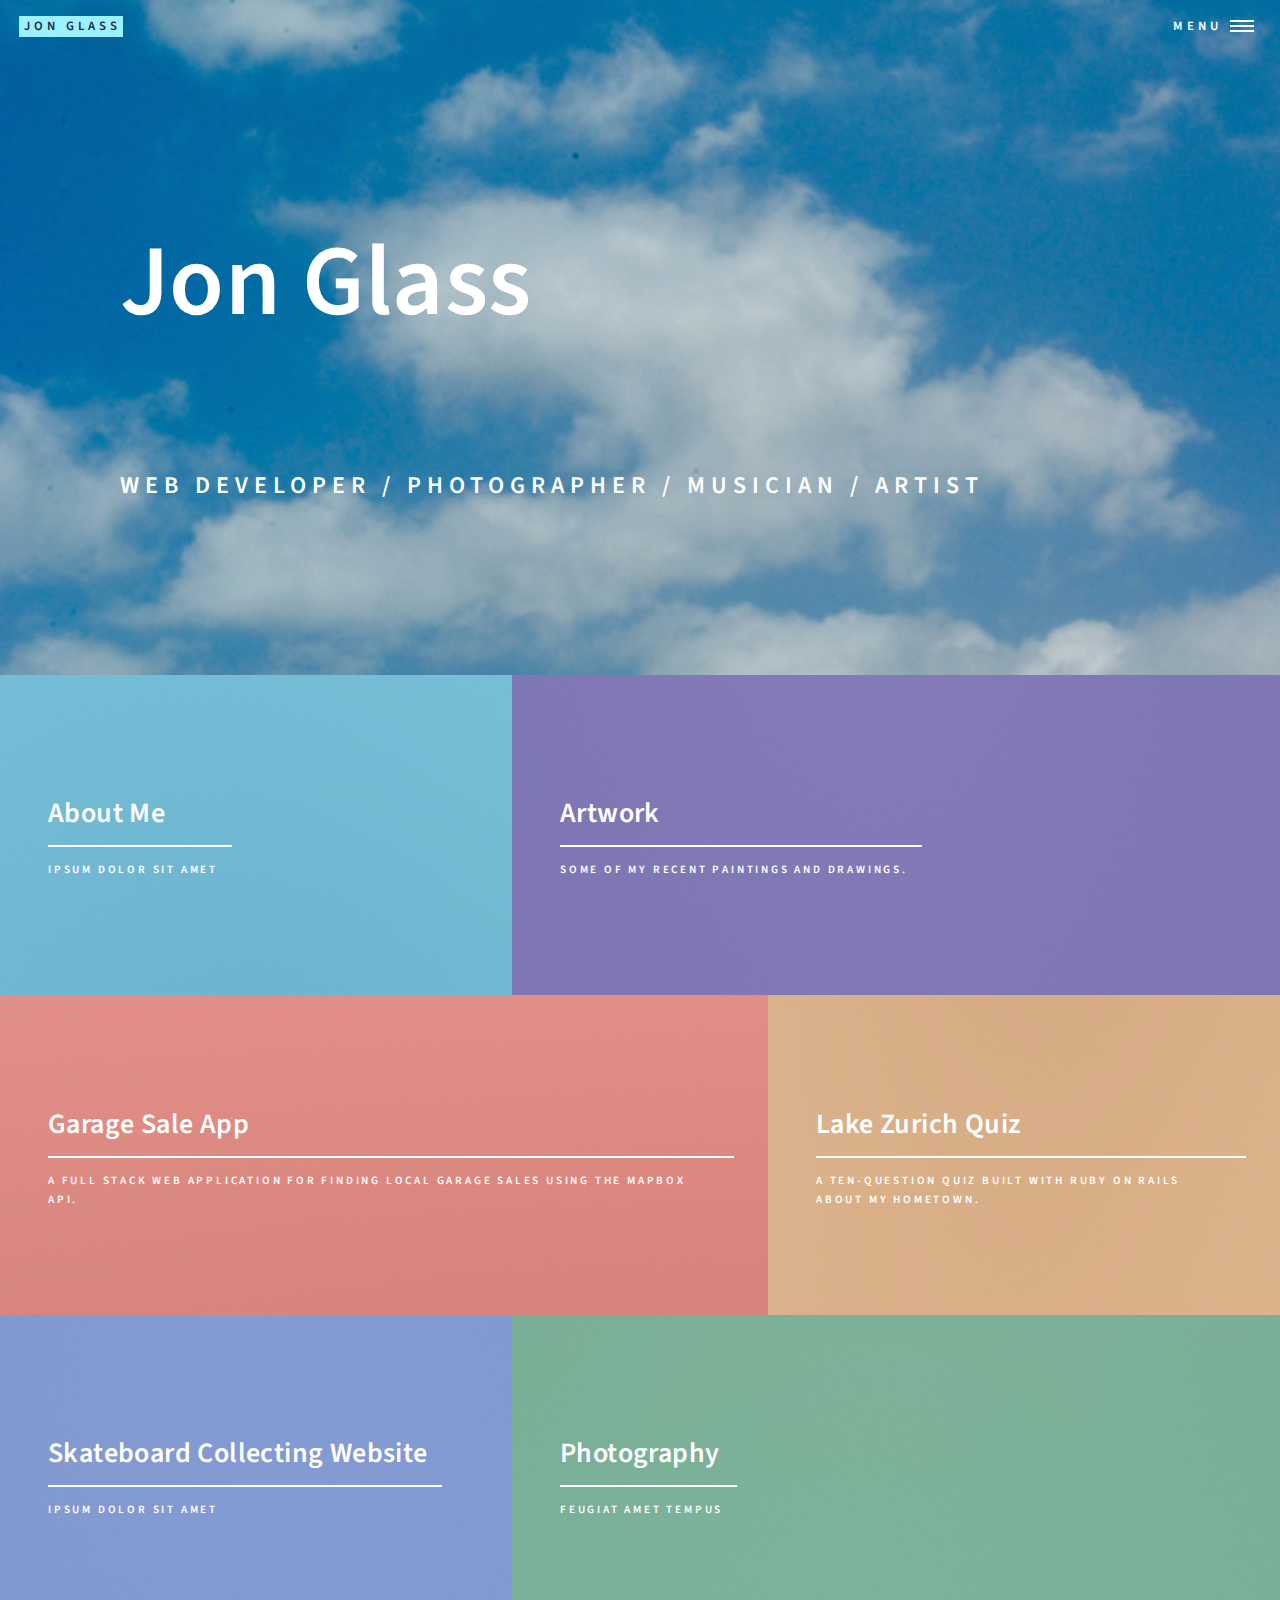
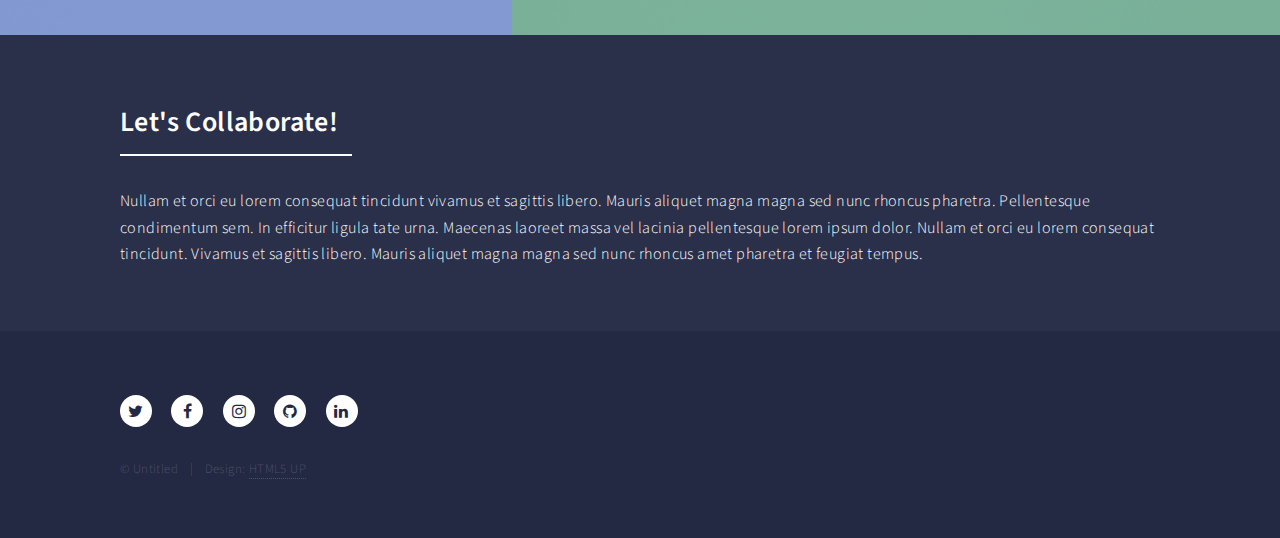
==== index.html @ 32032daa "initial commit" ====
<!DOCTYPE HTML>

<html>
	<head>
		<title>Jon Glass</title>
		<meta charset="utf-8" />
		<meta name="viewport" content="width=device-width, initial-scale=1, user-scalable=no" />
		<link rel="stylesheet" href="assets/css/main.css" />

		<noscript><link rel="stylesheet" href="assets/css/noscript.css" /></noscript>
	</head>
	<body class="is-preload">

		<!-- Wrapper -->
			<div id="wrapper">

				<!-- Header -->
					<header id="header" class="alt">
						<a href="index.html" class="logo"><strong>Jon Glass</strong> 

						<nav>
							<a href="#menu">Menu</a>
						</nav>
					</header>

				<!-- Menu -->
					<nav id="menu">
						<ul class="links">
							<li><a href="index.html">Home</a></li>
							<li><a href="landing.html">Web Development</a></li>
							<li><a href="generic.html">Photography</a></li>
							<!-- <li><a href="elements.html">Elements</a></li> -->
						</ul>
		<!-- 				<ul class="actions stacked">
							<li><a href="#" class="button primary fit">Get Started</a></li>
							<li><a href="#" class="button fit">Log In</a></li>
						</ul> -->
					</nav>

				<!-- Banner -->
					<section id="banner" class="major">
						<div class="inner">
							<!-- <header class="major"> -->
								<h1>Jon Glass</h1>
							<!-- </header> -->
							<div class="content">
								<p>Web Developer / Photographer / Musician / Artist</p>
							<!-- 	<ul class="actions">
									<li><a href="#one" class="button next scrolly">Get Started</a></li>
								</ul> -->
							</div>
						</div>
					</section>

				<!-- Main -->
					<div id="main">

						<!-- One -->
							<section id="one" class="tiles">

								<article>
									<span class="image">
										<img src="images/pic01.jpg" alt="" />
									</span>
									<header class="major">
										<h3><a href="landing.html" class="link">About Me</a></h3>
										<p>Ipsum dolor sit amet</p>
									</header>
								</article>

								<article>
									<span class="image">
										<img src="images/pic02.jpg" alt="" />
									</span>
									<header class="major">
										<h3><a href="landing.html" class="link">Artwork</a></h3>
										<p>Some of my recent paintings and drawings.</p>
									</header>
								</article>
								<article>
									<span class="image">
										<img src="images/pic03.jpg" alt="" />
									</span>
									<header class="major">
										<h3><a href="landing.html" class="link">Garage Sale App</a></h3>
										<p>A full stack web application for finding local garage sales using the mapbox API.</p>
									</header>
								</article>
								<article>
									<span class="image">
										<img src="images/pic04.jpg" alt="" />
									</span>
									<header class="major">
										<h3><a href="landing.html" class="link">Lake Zurich Quiz</a></h3>
										<p>A ten-question quiz built with Ruby on Rails about my hometown.</p>
									</header>
								</article>
								<article>
									<span class="image">
										<img src="images/pic05.jpg" alt="" />
									</span>
									<header class="major">
										<h3><a href="landing.html" class="link">Skateboard Collecting Website</a></h3>
										<p>Ipsum dolor sit amet</p>
									</header>
								</article>
								<article>
									<span class="image">
										<img src="images/pic06.jpg" alt="" />
									</span>
									<header class="major">
										<h3><a href="landing.html" class="link">Photography</a></h3>
										<p>Feugiat amet tempus</p>
									</header>
								</article>
							</section>

						<!-- Two -->
							<section id="two">
								<div class="inner">
									<header class="major">
										<h2>Let's Collaborate!</h2>
									</header>
									<p>Nullam et orci eu lorem consequat tincidunt vivamus et sagittis libero. Mauris aliquet magna magna sed nunc rhoncus pharetra. Pellentesque condimentum sem. In efficitur ligula tate urna. Maecenas laoreet massa vel lacinia pellentesque lorem ipsum dolor. Nullam et orci eu lorem consequat tincidunt. Vivamus et sagittis libero. Mauris aliquet magna magna sed nunc rhoncus amet pharetra et feugiat tempus.</p>
						<!-- 			<ul class="actions">
										<li><a href="landing.html" class="button next">Get Started</a></li>
									</ul> -->
								</div>
							</section>

					</div>

				<!-- Contact -->
					<!-- <section id="contact">
						<div class="inner">
							<section>
								<form method="post" action="#">
									<div class="fields">
										<div class="field half">
											<label for="name">Name</label>
											<input type="text" name="name" id="name" />
										</div>
										<div class="field half">
											<label for="email">Email</label>
											<input type="text" name="email" id="email" />
										</div>
										<div class="field">
											<label for="message">Message</label>
											<textarea name="message" id="message" rows="6"></textarea>
										</div>
									</div>
									<ul class="actions">
										<li><input type="submit" value="Send Message" class="primary" /></li>
										<li><input type="reset" value="Clear" /></li>
									</ul>
								</form>
							</section>
							<section class="split">
								<section>
									<div class="contact-method">
										<span class="icon alt fa-envelope"></span>
										<h3>Email</h3>
										<a href="#">information@untitled.tld</a>
									</div>
								</section>
								<section>
									<div class="contact-method">
										<span class="icon alt fa-phone"></span>
										<h3>Phone</h3>
										<span>(000) 000-0000 x12387</span>
									</div>
								</section>
								<section>
									<div class="contact-method">
										<span class="icon alt fa-home"></span>
										<h3>Address</h3>
										<span>1234 Somewhere Road #5432<br />
										Nashville, TN 00000<br />
										United States of America</span>
									</div>
								</section>
							</section>
						</div>
					</section> -->

				<!-- Footer -->
					<footer id="footer">
						<div class="inner">
							<ul class="icons">
								<li><a href="#" class="icon alt fa-twitter"><span class="label">Twitter</span></a></li>
								<li><a href="#" class="icon alt fa-facebook"><span class="label">Facebook</span></a></li>
								<li><a href="#" class="icon alt fa-instagram"><span class="label">Instagram</span></a></li>
								<li><a href="#" class="icon alt fa-github"><span class="label">GitHub</span></a></li>
								<li><a href="#" class="icon alt fa-linkedin"><span class="label">LinkedIn</span></a></li>
							</ul>
							<ul class="copyright">
								<li>&copy; Untitled</li><li>Design: <a href="https://html5up.net">HTML5 UP</a></li>
							</ul>
						</div>
					</footer>

			</div>

		<!-- Scripts -->
			<script src="assets/js/jquery.min.js"></script>
			<script src="assets/js/jquery.scrolly.min.js"></script>
			<script src="assets/js/jquery.scrollex.min.js"></script>
			<script src="assets/js/browser.min.js"></script>
			<script src="assets/js/breakpoints.min.js"></script>
			<script src="assets/js/util.js"></script>
			<script src="assets/js/main.js"></script>

	</body>
</html>
---- assets/css/main.css ----
@import url(font-awesome.min.css);
@import url("https://fonts.googleapis.com/css?family=Source+Sans+Pro:300,300italic,600,600italic");

/*
	Forty by HTML5 UP
	html5up.net | @ajlkn
	Free for personal and commercial use under the CCA 3.0 license (html5up.net/license)
*/

html, body, div, span, applet, object,
iframe, h1, h2, h3, h4, h5, h6, p, blockquote,
pre, a, abbr, acronym, address, big, cite,
code, del, dfn, em, img, ins, kbd, q, s, samp,
small, strike, strong, sub, sup, tt, var, b,
u, i, center, dl, dt, dd, ol, ul, li, fieldset,
form, label, legend, table, caption, tbody,
tfoot, thead, tr, th, td, article, aside,
canvas, details, embed, figure, figcaption,
footer, header, hgroup, menu, nav, output, ruby,
section, summary, time, mark, audio, video {
	margin: 0;
	padding: 0;
	border: 0;
	font-size: 100%;
	font: inherit;
	vertical-align: baseline;}

article, aside, details, figcaption, figure,
footer, header, hgroup, menu, nav, section {
	display: block;}

body {
	line-height: 1;
}

ol, ul {
	list-style: none;
}

blockquote, q {
	quotes: none;
}

	blockquote:before, blockquote:after, q:before, q:after {
		content: '';
		content: none;
	}

table {
	border-collapse: collapse;
	border-spacing: 0;
}

body {
	-webkit-text-size-adjust: none;
}

mark {
	background-color: transparent;
	color: inherit;
}

input::-moz-focus-inner {
	border: 0;
	padding: 0;
}

input, select, textarea {
	-moz-appearance: none;
	-webkit-appearance: none;
	-ms-appearance: none;
	appearance: none;
}

/* Basic */

	@-ms-viewport {
		width: device-width;
	}

	body {
		-ms-overflow-style: scrollbar;
	}

	@media screen and (max-width: 480px) {

		html, body {
			min-width: 320px;
		}

	}

	html {
		box-sizing: border-box;
	}

	*, *:before, *:after {
		box-sizing: inherit;
	}

	body {
		background: #242943;
	}

		body.is-preload *, body.is-preload *:before, body.is-preload *:after {
			-moz-animation: none !important;
			-webkit-animation: none !important;
			-ms-animation: none !important;
			animation: none !important;
			-moz-transition: none !important;
			-webkit-transition: none !important;
			-ms-transition: none !important;
			transition: none !important;
		}

/* Type */

	body, input, select, textarea {
		color: #ffffff;
		font-family: "Source Sans Pro", Helvetica, sans-serif;
		font-size: 17pt;
		font-weight: 300;
		letter-spacing: 0.025em;
		line-height: 1.65;
	}

		@media screen and (max-width: 1680px) {

			body, input, select, textarea {
				font-size: 14pt;
			}

		}

		@media screen and (max-width: 1280px) {

			body, input, select, textarea {
				font-size: 12pt;
			}

		}

		@media screen and (max-width: 360px) {

			body, input, select, textarea {
				font-size: 11pt;
			}

		}

	a {
		-moz-transition: color 0.2s ease-in-out, border-bottom-color 0.2s ease-in-out;
		-webkit-transition: color 0.2s ease-in-out, border-bottom-color 0.2s ease-in-out;
		-ms-transition: color 0.2s ease-in-out, border-bottom-color 0.2s ease-in-out;
		transition: color 0.2s ease-in-out, border-bottom-color 0.2s ease-in-out;
		border-bottom: dotted 1px;
		color: inherit;
		text-decoration: none;
	}

		a:hover {
			border-bottom-color: transparent;
			color: #9bf1ff !important;
		}

		a:active {
			color: #53e3fb !important;
		}

	strong, b {
		color: #ffffff;
		font-weight: 600;
	}

	em, i {
		font-style: italic;
	}

	p {
		margin: 0 0 2em 0;
	}

	h1, h2, h3, h4, h5, h6 {
		color: #ffffff;
		font-weight: 600;
		line-height: 1.65;
		margin: 0 0 1em 0;
	}

		h1 a, h2 a, h3 a, h4 a, h5 a, h6 a {
			color: inherit;
			border-bottom: 0;
		}

	h1 {
		font-size: 2.5em;
	}

	h2 {
		font-size: 1.75em;
	}

	h3 {
		font-size: 1.35em;
	}

	h4 {
		font-size: 1.1em;
	}

	h5 {
		font-size: 0.9em;
	}

	h6 {
		font-size: 0.7em;
	}

	@media screen and (max-width: 736px) {

		h1 {
			font-size: 2em;
		}

		h2 {
			font-size: 1.5em;
		}

		h3 {
			font-size: 1.25em;
		}

	}

	sub {
		font-size: 0.8em;
		position: relative;
		top: 0.5em;
	}

	sup {
		font-size: 0.8em;
		position: relative;
		top: -0.5em;
	}

	blockquote {
		border-left: solid 4px rgba(212, 212, 255, 0.1);
		font-style: italic;
		margin: 0 0 2em 0;
		padding: 0.5em 0 0.5em 2em;
	}

	code {
		background: rgba(212, 212, 255, 0.035);
		font-family: "Courier New", monospace;
		font-size: 0.9em;
		margin: 0 0.25em;
		padding: 0.25em 0.65em;
	}

	pre {
		-webkit-overflow-scrolling: touch;
		font-family: "Courier New", monospace;
		font-size: 0.9em;
		margin: 0 0 2em 0;
	}

		pre code {
			display: block;
			line-height: 1.75;
			padding: 1em 1.5em;
			overflow-x: auto;
		}

	hr {
		border: 0;
		border-bottom: solid 1px rgba(212, 212, 255, 0.1);
		margin: 2em 0;
	}

		hr.major {
			margin: 3em 0;
		}

	.align-left {
		text-align: left;
	}

	.align-center {
		text-align: center;
	}

	.align-right {
		text-align: right;
	}

/* Row */

	.row {
		display: flex;
		flex-wrap: wrap;
		box-sizing: border-box;
		align-items: stretch;
	}

		.row > * {
			box-sizing: border-box;
		}

		.row.gtr-uniform > * > :last-child {
			margin-bottom: 0;
		}

		.row.aln-left {
			justify-content: flex-start;
		}

		.row.aln-center {
			justify-content: center;
		}

		.row.aln-right {
			justify-content: flex-end;
		}

		.row.aln-top {
			align-items: flex-start;
		}

		.row.aln-middle {
			align-items: center;
		}

		.row.aln-bottom {
			align-items: flex-end;
		}

		.row > .imp {
			order: -1;
		}

		.row > .col-1 {
			width: 8.3333333333%;
		}

		.row > .off-1 {
			margin-left: 8.3333333333%;
		}

		.row > .col-2 {
			width: 16.6666666667%;
		}

		.row > .off-2 {
			margin-left: 16.6666666667%;
		}

		.row > .col-3 {
			width: 25%;
		}

		.row > .off-3 {
			margin-left: 25%;
		}

		.row > .col-4 {
			width: 33.3333333333%;
		}

		.row > .off-4 {
			margin-left: 33.3333333333%;
		}

		.row > .col-5 {
			width: 41.6666666667%;
		}

		.row > .off-5 {
			margin-left: 41.6666666667%;
		}

		.row > .col-6 {
			width: 50%;
		}

		.row > .off-6 {
			margin-left: 50%;
		}

		.row > .col-7 {
			width: 58.3333333333%;
		}

		.row > .off-7 {
			margin-left: 58.3333333333%;
		}

		.row > .col-8 {
			width: 66.6666666667%;
		}

		.row > .off-8 {
			margin-left: 66.6666666667%;
		}

		.row > .col-9 {
			width: 75%;
		}

		.row > .off-9 {
			margin-left: 75%;
		}

		.row > .col-10 {
			width: 83.3333333333%;
		}

		.row > .off-10 {
			margin-left: 83.3333333333%;
		}

		.row > .col-11 {
			width: 91.6666666667%;
		}

		.row > .off-11 {
			margin-left: 91.6666666667%;
		}

		.row > .col-12 {
			width: 100%;
		}

		.row > .off-12 {
			margin-left: 100%;
		}

		.row.gtr-0 {
			margin-top: 0;
			margin-left: 0em;
		}

			.row.gtr-0 > * {
				padding: 0 0 0 0em;
			}

			.row.gtr-0.gtr-uniform {
				margin-top: 0em;
			}

				.row.gtr-0.gtr-uniform > * {
					padding-top: 0em;
				}

		.row.gtr-25 {
			margin-top: 0;
			margin-left: -0.5em;
		}

			.row.gtr-25 > * {
				padding: 0 0 0 0.5em;
			}

			.row.gtr-25.gtr-uniform {
				margin-top: -0.5em;
			}

				.row.gtr-25.gtr-uniform > * {
					padding-top: 0.5em;
				}

		.row.gtr-50 {
			margin-top: 0;
			margin-left: -1em;
		}

			.row.gtr-50 > * {
				padding: 0 0 0 1em;
			}

			.row.gtr-50.gtr-uniform {
				margin-top: -1em;
			}

				.row.gtr-50.gtr-uniform > * {
					padding-top: 1em;
				}

		.row {
			margin-top: 0;
			margin-left: -2em;
		}

			.row > * {
				padding: 0 0 0 2em;
			}

			.row.gtr-uniform {
				margin-top: -2em;
			}

				.row.gtr-uniform > * {
					padding-top: 2em;
				}

		.row.gtr-150 {
			margin-top: 0;
			margin-left: -3em;
		}

			.row.gtr-150 > * {
				padding: 0 0 0 3em;
			}

			.row.gtr-150.gtr-uniform {
				margin-top: -3em;
			}

				.row.gtr-150.gtr-uniform > * {
					padding-top: 3em;
				}

		.row.gtr-200 {
			margin-top: 0;
			margin-left: -4em;
		}

			.row.gtr-200 > * {
				padding: 0 0 0 4em;
			}

			.row.gtr-200.gtr-uniform {
				margin-top: -4em;
			}

				.row.gtr-200.gtr-uniform > * {
					padding-top: 4em;
				}

		@media screen and (max-width: 1680px) {

			.row {
				display: flex;
				flex-wrap: wrap;
				box-sizing: border-box;
				align-items: stretch;
			}

				.row > * {
					box-sizing: border-box;
				}

				.row.gtr-uniform > * > :last-child {
					margin-bottom: 0;
				}

				.row.aln-left {
					justify-content: flex-start;
				}

				.row.aln-center {
					justify-content: center;
				}

				.row.aln-right {
					justify-content: flex-end;
				}

				.row.aln-top {
					align-items: flex-start;
				}

				.row.aln-middle {
					align-items: center;
				}

				.row.aln-bottom {
					align-items: flex-end;
				}

				.row > .imp-xlarge {
					order: -1;
				}

				.row > .col-1-xlarge {
					width: 8.3333333333%;
				}

				.row > .off-1-xlarge {
					margin-left: 8.3333333333%;
				}

				.row > .col-2-xlarge {
					width: 16.6666666667%;
				}

				.row > .off-2-xlarge {
					margin-left: 16.6666666667%;
				}

				.row > .col-3-xlarge {
					width: 25%;
				}

				.row > .off-3-xlarge {
					margin-left: 25%;
				}

				.row > .col-4-xlarge {
					width: 33.3333333333%;
				}

				.row > .off-4-xlarge {
					margin-left: 33.3333333333%;
				}

				.row > .col-5-xlarge {
					width: 41.6666666667%;
				}

				.row > .off-5-xlarge {
					margin-left: 41.6666666667%;
				}

				.row > .col-6-xlarge {
					width: 50%;
				}

				.row > .off-6-xlarge {
					margin-left: 50%;
				}

				.row > .col-7-xlarge {
					width: 58.3333333333%;
				}

				.row > .off-7-xlarge {
					margin-left: 58.3333333333%;
				}

				.row > .col-8-xlarge {
					width: 66.6666666667%;
				}

				.row > .off-8-xlarge {
					margin-left: 66.6666666667%;
				}

				.row > .col-9-xlarge {
					width: 75%;
				}

				.row > .off-9-xlarge {
					margin-left: 75%;
				}

				.row > .col-10-xlarge {
					width: 83.3333333333%;
				}

				.row > .off-10-xlarge {
					margin-left: 83.3333333333%;
				}

				.row > .col-11-xlarge {
					width: 91.6666666667%;
				}

				.row > .off-11-xlarge {
					margin-left: 91.6666666667%;
				}

				.row > .col-12-xlarge {
					width: 100%;
				}

				.row > .off-12-xlarge {
					margin-left: 100%;
				}

				.row.gtr-0 {
					margin-top: 0;
					margin-left: 0em;
				}

					.row.gtr-0 > * {
						padding: 0 0 0 0em;
					}

					.row.gtr-0.gtr-uniform {
						margin-top: 0em;
					}

						.row.gtr-0.gtr-uniform > * {
							padding-top: 0em;
						}

				.row.gtr-25 {
					margin-top: 0;
					margin-left: -0.5em;
				}

					.row.gtr-25 > * {
						padding: 0 0 0 0.5em;
					}

					.row.gtr-25.gtr-uniform {
						margin-top: -0.5em;
					}

						.row.gtr-25.gtr-uniform > * {
							padding-top: 0.5em;
						}

				.row.gtr-50 {
					margin-top: 0;
					margin-left: -1em;
				}

					.row.gtr-50 > * {
						padding: 0 0 0 1em;
					}

					.row.gtr-50.gtr-uniform {
						margin-top: -1em;
					}

						.row.gtr-50.gtr-uniform > * {
							padding-top: 1em;
						}

				.row {
					margin-top: 0;
					margin-left: -2em;
				}

					.row > * {
						padding: 0 0 0 2em;
					}

					.row.gtr-uniform {
						margin-top: -2em;
					}

						.row.gtr-uniform > * {
							padding-top: 2em;
						}

				.row.gtr-150 {
					margin-top: 0;
					margin-left: -3em;
				}

					.row.gtr-150 > * {
						padding: 0 0 0 3em;
					}

					.row.gtr-150.gtr-uniform {
						margin-top: -3em;
					}

						.row.gtr-150.gtr-uniform > * {
							padding-top: 3em;
						}

				.row.gtr-200 {
					margin-top: 0;
					margin-left: -4em;
				}

					.row.gtr-200 > * {
						padding: 0 0 0 4em;
					}

					.row.gtr-200.gtr-uniform {
						margin-top: -4em;
					}

						.row.gtr-200.gtr-uniform > * {
							padding-top: 4em;
						}

		}

		@media screen and (max-width: 1280px) {

			.row {
				display: flex;
				flex-wrap: wrap;
				box-sizing: border-box;
				align-items: stretch;
			}

				.row > * {
					box-sizing: border-box;
				}

				.row.gtr-uniform > * > :last-child {
					margin-bottom: 0;
				}

				.row.aln-left {
					justify-content: flex-start;
				}

				.row.aln-center {
					justify-content: center;
				}

				.row.aln-right {
					justify-content: flex-end;
				}

				.row.aln-top {
					align-items: flex-start;
				}

				.row.aln-middle {
					align-items: center;
				}

				.row.aln-bottom {
					align-items: flex-end;
				}

				.row > .imp-large {
					order: -1;
				}

				.row > .col-1-large {
					width: 8.3333333333%;
				}

				.row > .off-1-large {
					margin-left: 8.3333333333%;
				}

				.row > .col-2-large {
					width: 16.6666666667%;
				}

				.row > .off-2-large {
					margin-left: 16.6666666667%;
				}

				.row > .col-3-large {
					width: 25%;
				}

				.row > .off-3-large {
					margin-left: 25%;
				}

				.row > .col-4-large {
					width: 33.3333333333%;
				}

				.row > .off-4-large {
					margin-left: 33.3333333333%;
				}

				.row > .col-5-large {
					width: 41.6666666667%;
				}

				.row > .off-5-large {
					margin-left: 41.6666666667%;
				}

				.row > .col-6-large {
					width: 50%;
				}

				.row > .off-6-large {
					margin-left: 50%;
				}

				.row > .col-7-large {
					width: 58.3333333333%;
				}

				.row > .off-7-large {
					margin-left: 58.3333333333%;
				}

				.row > .col-8-large {
					width: 66.6666666667%;
				}

				.row > .off-8-large {
					margin-left: 66.6666666667%;
				}

				.row > .col-9-large {
					width: 75%;
				}

				.row > .off-9-large {
					margin-left: 75%;
				}

				.row > .col-10-large {
					width: 83.3333333333%;
				}

				.row > .off-10-large {
					margin-left: 83.3333333333%;
				}

				.row > .col-11-large {
					width: 91.6666666667%;
				}

				.row > .off-11-large {
					margin-left: 91.6666666667%;
				}

				.row > .col-12-large {
					width: 100%;
				}

				.row > .off-12-large {
					margin-left: 100%;
				}

				.row.gtr-0 {
					margin-top: 0;
					margin-left: 0em;
				}

					.row.gtr-0 > * {
						padding: 0 0 0 0em;
					}

					.row.gtr-0.gtr-uniform {
						margin-top: 0em;
					}

						.row.gtr-0.gtr-uniform > * {
							padding-top: 0em;
						}

				.row.gtr-25 {
					margin-top: 0;
					margin-left: -0.375em;
				}

					.row.gtr-25 > * {
						padding: 0 0 0 0.375em;
					}

					.row.gtr-25.gtr-uniform {
						margin-top: -0.375em;
					}

						.row.gtr-25.gtr-uniform > * {
							padding-top: 0.375em;
						}

				.row.gtr-50 {
					margin-top: 0;
					margin-left: -0.75em;
				}

					.row.gtr-50 > * {
						padding: 0 0 0 0.75em;
					}

					.row.gtr-50.gtr-uniform {
						margin-top: -0.75em;
					}

						.row.gtr-50.gtr-uniform > * {
							padding-top: 0.75em;
						}

				.row {
					margin-top: 0;
					margin-left: -1.5em;
				}

					.row > * {
						padding: 0 0 0 1.5em;
					}

					.row.gtr-uniform {
						margin-top: -1.5em;
					}

						.row.gtr-uniform > * {
							padding-top: 1.5em;
						}

				.row.gtr-150 {
					margin-top: 0;
					margin-left: -2.25em;
				}

					.row.gtr-150 > * {
						padding: 0 0 0 2.25em;
					}

					.row.gtr-150.gtr-uniform {
						margin-top: -2.25em;
					}

						.row.gtr-150.gtr-uniform > * {
							padding-top: 2.25em;
						}

				.row.gtr-200 {
					margin-top: 0;
					margin-left: -3em;
				}

					.row.gtr-200 > * {
						padding: 0 0 0 3em;
					}

					.row.gtr-200.gtr-uniform {
						margin-top: -3em;
					}

						.row.gtr-200.gtr-uniform > * {
							padding-top: 3em;
						}

		}

		@media screen and (max-width: 980px) {

			.row {
				display: flex;
				flex-wrap: wrap;
				box-sizing: border-box;
				align-items: stretch;
			}

				.row > * {
					box-sizing: border-box;
				}

				.row.gtr-uniform > * > :last-child {
					margin-bottom: 0;
				}

				.row.aln-left {
					justify-content: flex-start;
				}

				.row.aln-center {
					justify-content: center;
				}

				.row.aln-right {
					justify-content: flex-end;
				}

				.row.aln-top {
					align-items: flex-start;
				}

				.row.aln-middle {
					align-items: center;
				}

				.row.aln-bottom {
					align-items: flex-end;
				}

				.row > .imp-medium {
					order: -1;
				}

				.row > .col-1-medium {
					width: 8.3333333333%;
				}

				.row > .off-1-medium {
					margin-left: 8.3333333333%;
				}

				.row > .col-2-medium {
					width: 16.6666666667%;
				}

				.row > .off-2-medium {
					margin-left: 16.6666666667%;
				}

				.row > .col-3-medium {
					width: 25%;
				}

				.row > .off-3-medium {
					margin-left: 25%;
				}

				.row > .col-4-medium {
					width: 33.3333333333%;
				}

				.row > .off-4-medium {
					margin-left: 33.3333333333%;
				}

				.row > .col-5-medium {
					width: 41.6666666667%;
				}

				.row > .off-5-medium {
					margin-left: 41.6666666667%;
				}

				.row > .col-6-medium {
					width: 50%;
				}

				.row > .off-6-medium {
					margin-left: 50%;
				}

				.row > .col-7-medium {
					width: 58.3333333333%;
				}

				.row > .off-7-medium {
					margin-left: 58.3333333333%;
				}

				.row > .col-8-medium {
					width: 66.6666666667%;
				}

				.row > .off-8-medium {
					margin-left: 66.6666666667%;
				}

				.row > .col-9-medium {
					width: 75%;
				}

				.row > .off-9-medium {
					margin-left: 75%;
				}

				.row > .col-10-medium {
					width: 83.3333333333%;
				}

				.row > .off-10-medium {
					margin-left: 83.3333333333%;
				}

				.row > .col-11-medium {
					width: 91.6666666667%;
				}

				.row > .off-11-medium {
					margin-left: 91.6666666667%;
				}

				.row > .col-12-medium {
					width: 100%;
				}

				.row > .off-12-medium {
					margin-left: 100%;
				}

				.row.gtr-0 {
					margin-top: 0;
					margin-left: 0em;
				}

					.row.gtr-0 > * {
						padding: 0 0 0 0em;
					}

					.row.gtr-0.gtr-uniform {
						margin-top: 0em;
					}

						.row.gtr-0.gtr-uniform > * {
							padding-top: 0em;
						}

				.row.gtr-25 {
					margin-top: 0;
					margin-left: -0.375em;
				}

					.row.gtr-25 > * {
						padding: 0 0 0 0.375em;
					}

					.row.gtr-25.gtr-uniform {
						margin-top: -0.375em;
					}

						.row.gtr-25.gtr-uniform > * {
							padding-top: 0.375em;
						}

				.row.gtr-50 {
					margin-top: 0;
					margin-left: -0.75em;
				}

					.row.gtr-50 > * {
						padding: 0 0 0 0.75em;
					}

					.row.gtr-50.gtr-uniform {
						margin-top: -0.75em;
					}

						.row.gtr-50.gtr-uniform > * {
							padding-top: 0.75em;
						}

				.row {
					margin-top: 0;
					margin-left: -1.5em;
				}

					.row > * {
						padding: 0 0 0 1.5em;
					}

					.row.gtr-uniform {
						margin-top: -1.5em;
					}

						.row.gtr-uniform > * {
							padding-top: 1.5em;
						}

				.row.gtr-150 {
					margin-top: 0;
					margin-left: -2.25em;
				}

					.row.gtr-150 > * {
						padding: 0 0 0 2.25em;
					}

					.row.gtr-150.gtr-uniform {
						margin-top: -2.25em;
					}

						.row.gtr-150.gtr-uniform > * {
							padding-top: 2.25em;
						}

				.row.gtr-200 {
					margin-top: 0;
					margin-left: -3em;
				}

					.row.gtr-200 > * {
						padding: 0 0 0 3em;
					}

					.row.gtr-200.gtr-uniform {
						margin-top: -3em;
					}

						.row.gtr-200.gtr-uniform > * {
							padding-top: 3em;
						}

		}

		@media screen and (max-width: 736px) {

			.row {
				display: flex;
				flex-wrap: wrap;
				box-sizing: border-box;
				align-items: stretch;
			}

				.row > * {
					box-sizing: border-box;
				}

				.row.gtr-uniform > * > :last-child {
					margin-bottom: 0;
				}

				.row.aln-left {
					justify-content: flex-start;
				}

				.row.aln-center {
					justify-content: center;
				}

				.row.aln-right {
					justify-content: flex-end;
				}

				.row.aln-top {
					align-items: flex-start;
				}

				.row.aln-middle {
					align-items: center;
				}

				.row.aln-bottom {
					align-items: flex-end;
				}

				.row > .imp-small {
					order: -1;
				}

				.row > .col-1-small {
					width: 8.3333333333%;
				}

				.row > .off-1-small {
					margin-left: 8.3333333333%;
				}

				.row > .col-2-small {
					width: 16.6666666667%;
				}

				.row > .off-2-small {
					margin-left: 16.6666666667%;
				}

				.row > .col-3-small {
					width: 25%;
				}

				.row > .off-3-small {
					margin-left: 25%;
				}

				.row > .col-4-small {
					width: 33.3333333333%;
				}

				.row > .off-4-small {
					margin-left: 33.3333333333%;
				}

				.row > .col-5-small {
					width: 41.6666666667%;
				}

				.row > .off-5-small {
					margin-left: 41.6666666667%;
				}

				.row > .col-6-small {
					width: 50%;
				}

				.row > .off-6-small {
					margin-left: 50%;
				}

				.row > .col-7-small {
					width: 58.3333333333%;
				}

				.row > .off-7-small {
					margin-left: 58.3333333333%;
				}

				.row > .col-8-small {
					width: 66.6666666667%;
				}

				.row > .off-8-small {
					margin-left: 66.6666666667%;
				}

				.row > .col-9-small {
					width: 75%;
				}

				.row > .off-9-small {
					margin-left: 75%;
				}

				.row > .col-10-small {
					width: 83.3333333333%;
				}

				.row > .off-10-small {
					margin-left: 83.3333333333%;
				}

				.row > .col-11-small {
					width: 91.6666666667%;
				}

				.row > .off-11-small {
					margin-left: 91.6666666667%;
				}

				.row > .col-12-small {
					width: 100%;
				}

				.row > .off-12-small {
					margin-left: 100%;
				}

				.row.gtr-0 {
					margin-top: 0;
					margin-left: 0em;
				}

					.row.gtr-0 > * {
						padding: 0 0 0 0em;
					}

					.row.gtr-0.gtr-uniform {
						margin-top: 0em;
					}

						.row.gtr-0.gtr-uniform > * {
							padding-top: 0em;
						}

				.row.gtr-25 {
					margin-top: 0;
					margin-left: -0.3125em;
				}

					.row.gtr-25 > * {
						padding: 0 0 0 0.3125em;
					}

					.row.gtr-25.gtr-uniform {
						margin-top: -0.3125em;
					}

						.row.gtr-25.gtr-uniform > * {
							padding-top: 0.3125em;
						}

				.row.gtr-50 {
					margin-top: 0;
					margin-left: -0.625em;
				}

					.row.gtr-50 > * {
						padding: 0 0 0 0.625em;
					}

					.row.gtr-50.gtr-uniform {
						margin-top: -0.625em;
					}

						.row.gtr-50.gtr-uniform > * {
							padding-top: 0.625em;
						}

				.row {
					margin-top: 0;
					margin-left: -1.25em;
				}

					.row > * {
						padding: 0 0 0 1.25em;
					}

					.row.gtr-uniform {
						margin-top: -1.25em;
					}

						.row.gtr-uniform > * {
							padding-top: 1.25em;
						}

				.row.gtr-150 {
					margin-top: 0;
					margin-left: -1.875em;
				}

					.row.gtr-150 > * {
						padding: 0 0 0 1.875em;
					}

					.row.gtr-150.gtr-uniform {
						margin-top: -1.875em;
					}

						.row.gtr-150.gtr-uniform > * {
							padding-top: 1.875em;
						}

				.row.gtr-200 {
					margin-top: 0;
					margin-left: -2.5em;
				}

					.row.gtr-200 > * {
						padding: 0 0 0 2.5em;
					}

					.row.gtr-200.gtr-uniform {
						margin-top: -2.5em;
					}

						.row.gtr-200.gtr-uniform > * {
							padding-top: 2.5em;
						}

		}

		@media screen and (max-width: 480px) {

			.row {
				display: flex;
				flex-wrap: wrap;
				box-sizing: border-box;
				align-items: stretch;
			}

				.row > * {
					box-sizing: border-box;
				}

				.row.gtr-uniform > * > :last-child {
					margin-bottom: 0;
				}

				.row.aln-left {
					justify-content: flex-start;
				}

				.row.aln-center {
					justify-content: center;
				}

				.row.aln-right {
					justify-content: flex-end;
				}

				.row.aln-top {
					align-items: flex-start;
				}

				.row.aln-middle {
					align-items: center;
				}

				.row.aln-bottom {
					align-items: flex-end;
				}

				.row > .imp-xsmall {
					order: -1;
				}

				.row > .col-1-xsmall {
					width: 8.3333333333%;
				}

				.row > .off-1-xsmall {
					margin-left: 8.3333333333%;
				}

				.row > .col-2-xsmall {
					width: 16.6666666667%;
				}

				.row > .off-2-xsmall {
					margin-left: 16.6666666667%;
				}

				.row > .col-3-xsmall {
					width: 25%;
				}

				.row > .off-3-xsmall {
					margin-left: 25%;
				}

				.row > .col-4-xsmall {
					width: 33.3333333333%;
				}

				.row > .off-4-xsmall {
					margin-left: 33.3333333333%;
				}

				.row > .col-5-xsmall {
					width: 41.6666666667%;
				}

				.row > .off-5-xsmall {
					margin-left: 41.6666666667%;
				}

				.row > .col-6-xsmall {
					width: 50%;
				}

				.row > .off-6-xsmall {
					margin-left: 50%;
				}

				.row > .col-7-xsmall {
					width: 58.3333333333%;
				}

				.row > .off-7-xsmall {
					margin-left: 58.3333333333%;
				}

				.row > .col-8-xsmall {
					width: 66.6666666667%;
				}

				.row > .off-8-xsmall {
					margin-left: 66.6666666667%;
				}

				.row > .col-9-xsmall {
					width: 75%;
				}

				.row > .off-9-xsmall {
					margin-left: 75%;
				}

				.row > .col-10-xsmall {
					width: 83.3333333333%;
				}

				.row > .off-10-xsmall {
					margin-left: 83.3333333333%;
				}

				.row > .col-11-xsmall {
					width: 91.6666666667%;
				}

				.row > .off-11-xsmall {
					margin-left: 91.6666666667%;
				}

				.row > .col-12-xsmall {
					width: 100%;
				}

				.row > .off-12-xsmall {
					margin-left: 100%;
				}

				.row.gtr-0 {
					margin-top: 0;
					margin-left: 0em;
				}

					.row.gtr-0 > * {
						padding: 0 0 0 0em;
					}

					.row.gtr-0.gtr-uniform {
						margin-top: 0em;
					}

						.row.gtr-0.gtr-uniform > * {
							padding-top: 0em;
						}

				.row.gtr-25 {
					margin-top: 0;
					margin-left: -0.3125em;
				}

					.row.gtr-25 > * {
						padding: 0 0 0 0.3125em;
					}

					.row.gtr-25.gtr-uniform {
						margin-top: -0.3125em;
					}

						.row.gtr-25.gtr-uniform > * {
							padding-top: 0.3125em;
						}

				.row.gtr-50 {
					margin-top: 0;
					margin-left: -0.625em;
				}

					.row.gtr-50 > * {
						padding: 0 0 0 0.625em;
					}

					.row.gtr-50.gtr-uniform {
						margin-top: -0.625em;
					}

						.row.gtr-50.gtr-uniform > * {
							padding-top: 0.625em;
						}

				.row {
					margin-top: 0;
					margin-left: -1.25em;
				}

					.row > * {
						padding: 0 0 0 1.25em;
					}

					.row.gtr-uniform {
						margin-top: -1.25em;
					}

						.row.gtr-uniform > * {
							padding-top: 1.25em;
						}

				.row.gtr-150 {
					margin-top: 0;
					margin-left: -1.875em;
				}

					.row.gtr-150 > * {
						padding: 0 0 0 1.875em;
					}

					.row.gtr-150.gtr-uniform {
						margin-top: -1.875em;
					}

						.row.gtr-150.gtr-uniform > * {
							padding-top: 1.875em;
						}

				.row.gtr-200 {
					margin-top: 0;
					margin-left: -2.5em;
				}

					.row.gtr-200 > * {
						padding: 0 0 0 2.5em;
					}

					.row.gtr-200.gtr-uniform {
						margin-top: -2.5em;
					}

						.row.gtr-200.gtr-uniform > * {
							padding-top: 2.5em;
						}

		}

/* Section/Article */

	section.special, article.special {
		text-align: center;
	}

	header.major {
		width: -moz-max-content;
		width: -webkit-max-content;
		width: -ms-max-content;
		width: max-content;
		margin-bottom: 2em;
	}

		header.major > :first-child {
			margin-bottom: 0;
			width: calc(100% + 0.5em);
		}

			header.major > :first-child:after {
				content: '';
				background-color: #ffffff;
				display: block;
				height: 2px;
				margin: 0.325em 0 0.5em 0;
				width: 100%;
			}

		header.major > p {
			font-size: 0.7em;
			font-weight: 600;
			letter-spacing: 0.25em;
			margin-bottom: 0;
			text-transform: uppercase;
		}

		body.is-ie header.major > :first-child:after {
			max-width: 9em;
		}

		body.is-ie header.major > h1:after {
			max-width: 100% !important;
		}

	@media screen and (max-width: 736px) {

		header.major > p br {
			display: none;
		}

	}

/* Form */

	form {
		margin: 0 0 2em 0;
	}

		form > :last-child {
			margin-bottom: 0;
		}

		form > .fields {
			display: -moz-flex;
			display: -webkit-flex;
			display: -ms-flex;
			display: flex;
			-moz-flex-wrap: wrap;
			-webkit-flex-wrap: wrap;
			-ms-flex-wrap: wrap;
			flex-wrap: wrap;
			width: calc(100% + 3em);
			margin: -1.5em 0 2em -1.5em;
		}

			form > .fields > .field {
				-moz-flex-grow: 0;
				-webkit-flex-grow: 0;
				-ms-flex-grow: 0;
				flex-grow: 0;
				-moz-flex-shrink: 0;
				-webkit-flex-shrink: 0;
				-ms-flex-shrink: 0;
				flex-shrink: 0;
				padding: 1.5em 0 0 1.5em;
				width: calc(100% - 1.5em);
			}

				form > .fields > .field.half {
					width: calc(50% - 0.75em);
				}

				form > .fields > .field.third {
					width: calc(100%/3 - 0.5em);
				}

				form > .fields > .field.quarter {
					width: calc(25% - 0.375em);
				}

		@media screen and (max-width: 480px) {

			form > .fields {
				width: calc(100% + 3em);
				margin: -1.5em 0 2em -1.5em;
			}

				form > .fields > .field {
					padding: 1.5em 0 0 1.5em;
					width: calc(100% - 1.5em);
				}

					form > .fields > .field.half {
						width: calc(100% - 1.5em);
					}

					form > .fields > .field.third {
						width: calc(100% - 1.5em);
					}

					form > .fields > .field.quarter {
						width: calc(100% - 1.5em);
					}

		}

	label {
		color: #ffffff;
		display: block;
		font-size: 0.8em;
		font-weight: 600;
		letter-spacing: 0.25em;
		margin: 0 0 1em 0;
		text-transform: uppercase;
	}

	input[type="text"],
	input[type="password"],
	input[type="email"],
	input[type="tel"],
	input[type="search"],
	input[type="url"],
	select,
	textarea {
		-moz-appearance: none;
		-webkit-appearance: none;
		-ms-appearance: none;
		appearance: none;
		background: rgba(212, 212, 255, 0.035);
		border: none;
		border-radius: 0;
		color: inherit;
		display: block;
		outline: 0;
		padding: 0 1em;
		text-decoration: none;
		width: 100%;
	}

		input[type="text"]:invalid,
		input[type="password"]:invalid,
		input[type="email"]:invalid,
		input[type="tel"]:invalid,
		input[type="search"]:invalid,
		input[type="url"]:invalid,
		select:invalid,
		textarea:invalid {
			box-shadow: none;
		}

		input[type="text"]:focus,
		input[type="password"]:focus,
		input[type="email"]:focus,
		input[type="tel"]:focus,
		input[type="search"]:focus,
		input[type="url"]:focus,
		select:focus,
		textarea:focus {
			border-color: #9bf1ff;
			box-shadow: 0 0 0 2px #9bf1ff;
		}

	select {
		background-image: url("data:image/svg+xml;charset=utf8,%3Csvg xmlns='http://www.w3.org/2000/svg' width='40' height='40' preserveAspectRatio='none' viewBox='0 0 40 40'%3E%3Cpath d='M9.4,12.3l10.4,10.4l10.4-10.4c0.2-0.2,0.5-0.4,0.9-0.4c0.3,0,0.6,0.1,0.9,0.4l3.3,3.3c0.2,0.2,0.4,0.5,0.4,0.9 c0,0.4-0.1,0.6-0.4,0.9L20.7,31.9c-0.2,0.2-0.5,0.4-0.9,0.4c-0.3,0-0.6-0.1-0.9-0.4L4.3,17.3c-0.2-0.2-0.4-0.5-0.4-0.9 c0-0.4,0.1-0.6,0.4-0.9l3.3-3.3c0.2-0.2,0.5-0.4,0.9-0.4S9.1,12.1,9.4,12.3z' fill='rgba(212, 212, 255, 0.1)' /%3E%3C/svg%3E");
		background-size: 1.25rem;
		background-repeat: no-repeat;
		background-position: calc(100% - 1rem) center;
		height: 2.75em;
		padding-right: 2.75em;
		text-overflow: ellipsis;
	}

		select option {
			color: #ffffff;
			background: #242943;
		}

		select:focus::-ms-value {
			background-color: transparent;
		}

		select::-ms-expand {
			display: none;
		}

	input[type="text"],
	input[type="password"],
	input[type="email"],
	input[type="tel"],
	input[type="search"],
	input[type="url"],
	select {
		height: 2.75em;
	}

	textarea {
		padding: 0.75em 1em;
	}

	input[type="checkbox"],
	input[type="radio"] {
		-moz-appearance: none;
		-webkit-appearance: none;
		-ms-appearance: none;
		appearance: none;
		display: block;
		float: left;
		margin-right: -2em;
		opacity: 0;
		width: 1em;
		z-index: -1;
	}

		input[type="checkbox"] + label,
		input[type="radio"] + label {
			text-decoration: none;
			color: #ffffff;
			cursor: pointer;
			display: inline-block;
			font-weight: 300;
			padding-left: 2.65em;
			padding-right: 0.75em;
			position: relative;
		}

			input[type="checkbox"] + label:before,
			input[type="radio"] + label:before {
				-moz-osx-font-smoothing: grayscale;
				-webkit-font-smoothing: antialiased;
				font-family: FontAwesome;
				font-style: normal;
				font-weight: normal;
				text-transform: none !important;
			}

			input[type="checkbox"] + label:before,
			input[type="radio"] + label:before {
				background: rgba(212, 212, 255, 0.035);
				content: '';
				display: inline-block;
				height: 1.65em;
				left: 0;
				letter-spacing: 0;
				line-height: 1.58125em;
				position: absolute;
				text-align: center;
				top: 0;
				width: 1.65em;
			}

		input[type="checkbox"]:checked + label:before,
		input[type="radio"]:checked + label:before {
			background: #ffffff;
			border-color: #9bf1ff;
			content: '\f00c';
			color: #242943;
		}

		input[type="checkbox"]:focus + label:before,
		input[type="radio"]:focus + label:before {
			box-shadow: 0 0 0 2px #9bf1ff;
		}

	input[type="radio"] + label:before {
		border-radius: 100%;
	}

	::-webkit-input-placeholder {
		color: rgba(244, 244, 255, 0.2) !important;
		opacity: 1.0;
	}

	:-moz-placeholder {
		color: rgba(244, 244, 255, 0.2) !important;
		opacity: 1.0;
	}

	::-moz-placeholder {
		color: rgba(244, 244, 255, 0.2) !important;
		opacity: 1.0;
	}

	:-ms-input-placeholder {
		color: rgba(244, 244, 255, 0.2) !important;
		opacity: 1.0;
	}

/* Box */

	.box {
		border: solid 1px rgba(212, 212, 255, 0.1);
		margin-bottom: 2em;
		padding: 1.5em;
	}

		.box > :last-child,
		.box > :last-child > :last-child,
		.box > :last-child > :last-child > :last-child {
			margin-bottom: 0;
		}

		.box.alt {
			border: 0;
			border-radius: 0;
			padding: 0;
		}

/* Icon */

	.icon {
		text-decoration: none;
		border-bottom: none;
		position: relative;
	}

		.icon:before {
			-moz-osx-font-smoothing: grayscale;
			-webkit-font-smoothing: antialiased;
			font-family: FontAwesome;
			font-style: normal;
			font-weight: normal;
			text-transform: none !important;
		}

		.icon > .label {
			display: none;
		}

		.icon.alt:before {
			background-color: #ffffff;
			border-radius: 100%;
			color: #242943;
			display: inline-block;
			height: 2em;
			line-height: 2em;
			text-align: center;
			width: 2em;
		}

	a.icon.alt:before {
		-moz-transition: background-color 0.2s ease-in-out;
		-webkit-transition: background-color 0.2s ease-in-out;
		-ms-transition: background-color 0.2s ease-in-out;
		transition: background-color 0.2s ease-in-out;
	}

	a.icon.alt:hover:before {
		background-color: #6fc3df;
	}

	a.icon.alt:active:before {
		background-color: #37a6cb;
	}

/* Image */

	.image {
		border: 0;
		display: inline-block;
		position: relative;
	}

		.image img {
			display: block;
		}

		.image.left, .image.right {
			max-width: 30%;
		}

			.image.left img, .image.right img {
				width: 100%;
			}

		.image.left {
			float: left;
			margin: 0 1.5em 1.25em 0;
			top: 0.25em;
		}

		.image.right {
			float: right;
			margin: 0 0 1.25em 1.5em;
			top: 0.25em;
		}

		.image.fit {
			display: block;
			margin: 0 0 2em 0;
			width: 100%;
		}

			.image.fit img {
				width: 100%;
			}

		.image.main {
			display: block;
			margin: 2.5em 0;
			width: 100%;
		}

			.image.main img {
				width: 100%;
			}

			@media screen and (max-width: 736px) {

				.image.main {
					margin: 1.5em 0;
				}

			}

/* List */

	ol {
		list-style: decimal;
		margin: 0 0 2em 0;
		padding-left: 1.25em;
	}

		ol li {
			padding-left: 0.25em;
		}

	ul {
		list-style: disc;
		margin: 0 0 2em 0;
		padding-left: 1em;
	}

		ul li {
			padding-left: 0.5em;
		}

		ul.alt {
			list-style: none;
			padding-left: 0;
		}

			ul.alt li {
				border-top: solid 1px rgba(212, 212, 255, 0.1);
				padding: 0.5em 0;
			}

				ul.alt li:first-child {
					border-top: 0;
					padding-top: 0;
				}

	dl {
		margin: 0 0 2em 0;
	}

		dl dt {
			display: block;
			font-weight: 600;
			margin: 0 0 1em 0;
		}

		dl dd {
			margin-left: 2em;
		}

/* Actions */

	ul.actions {
		display: -moz-flex;
		display: -webkit-flex;
		display: -ms-flex;
		display: flex;
		cursor: default;
		list-style: none;
		margin-left: -1em;
		padding-left: 0;
	}

		ul.actions li {
			padding: 0 0 0 1em;
			vertical-align: middle;
		}

		ul.actions.special {
			-moz-justify-content: center;
			-webkit-justify-content: center;
			-ms-justify-content: center;
			justify-content: center;
			width: 100%;
			margin-left: 0;
		}

			ul.actions.special li:first-child {
				padding-left: 0;
			}

		ul.actions.stacked {
			-moz-flex-direction: column;
			-webkit-flex-direction: column;
			-ms-flex-direction: column;
			flex-direction: column;
			margin-left: 0;
		}

			ul.actions.stacked li {
				padding: 1.3em 0 0 0;
			}

				ul.actions.stacked li:first-child {
					padding-top: 0;
				}

		ul.actions.fit {
			width: calc(100% + 1em);
		}

			ul.actions.fit li {
				-moz-flex-grow: 1;
				-webkit-flex-grow: 1;
				-ms-flex-grow: 1;
				flex-grow: 1;
				-moz-flex-shrink: 1;
				-webkit-flex-shrink: 1;
				-ms-flex-shrink: 1;
				flex-shrink: 1;
				width: 100%;
			}

				ul.actions.fit li > * {
					width: 100%;
				}

			ul.actions.fit.stacked {
				width: 100%;
			}

/* Icons */

	ul.icons {
		cursor: default;
		list-style: none;
		padding-left: 0;
	}

		ul.icons li {
			display: inline-block;
			padding: 0 1em 0 0;
		}

			ul.icons li:last-child {
				padding-right: 0;
			}

		@media screen and (max-width: 736px) {

			ul.icons li {
				padding: 0 0.75em 0 0;
			}

		}

/* Pagination */

	ul.pagination {
		cursor: default;
		list-style: none;
		padding-left: 0;
	}

		ul.pagination li {
			display: inline-block;
			padding-left: 0;
			vertical-align: middle;
		}

			ul.pagination li > .page {
				-moz-transition: background-color 0.2s ease-in-out, color 0.2s ease-in-out;
				-webkit-transition: background-color 0.2s ease-in-out, color 0.2s ease-in-out;
				-ms-transition: background-color 0.2s ease-in-out, color 0.2s ease-in-out;
				transition: background-color 0.2s ease-in-out, color 0.2s ease-in-out;
				border-bottom: 0;
				display: inline-block;
				font-size: 0.8em;
				font-weight: 600;
				height: 1.5em;
				line-height: 1.5em;
				margin: 0 0.125em;
				min-width: 1.5em;
				padding: 0 0.5em;
				text-align: center;
			}

				ul.pagination li > .page.active {
					background-color: #ffffff;
					color: #242943;
				}

					ul.pagination li > .page.active:hover {
						background-color: #9bf1ff;
						color: #242943 !important;
					}

					ul.pagination li > .page.active:active {
						background-color: #53e3fb;
					}

			ul.pagination li:first-child {
				padding-right: 0.75em;
			}

			ul.pagination li:last-child {
				padding-left: 0.75em;
			}

		@media screen and (max-width: 480px) {

			ul.pagination li:nth-child(n+2):nth-last-child(n+2) {
				display: none;
			}

			ul.pagination li:first-child {
				padding-right: 0;
			}

		}

/* Table */

	.table-wrapper {
		-webkit-overflow-scrolling: touch;
		overflow-x: auto;
	}

	table {
		margin: 0 0 2em 0;
		width: 100%;
	}

		table tbody tr {
			border: solid 1px rgba(212, 212, 255, 0.1);
			border-left: 0;
			border-right: 0;
		}

			table tbody tr:nth-child(2n + 1) {
				background-color: rgba(212, 212, 255, 0.035);
			}

		table td {
			padding: 0.75em 0.75em;
		}

		table th {
			color: #ffffff;
			font-size: 0.9em;
			font-weight: 600;
			padding: 0 0.75em 0.75em 0.75em;
			text-align: left;
		}

		table thead {
			border-bottom: solid 2px rgba(212, 212, 255, 0.1);
		}

		table tfoot {
			border-top: solid 2px rgba(212, 212, 255, 0.1);
		}

		table.alt {
			border-collapse: separate;
		}

			table.alt tbody tr td {
				border: solid 1px rgba(212, 212, 255, 0.1);
				border-left-width: 0;
				border-top-width: 0;
			}

				table.alt tbody tr td:first-child {
					border-left-width: 1px;
				}

			table.alt tbody tr:first-child td {
				border-top-width: 1px;
			}

			table.alt thead {
				border-bottom: 0;
			}

			table.alt tfoot {
				border-top: 0;
			}

/* Button */

	input[type="submit"],
	input[type="reset"],
	input[type="button"],
	button,
	.button {
		-moz-appearance: none;
		-webkit-appearance: none;
		-ms-appearance: none;
		appearance: none;
		-moz-transition: background-color 0.2s ease-in-out, box-shadow 0.2s ease-in-out, color 0.2s ease-in-out;
		-webkit-transition: background-color 0.2s ease-in-out, box-shadow 0.2s ease-in-out, color 0.2s ease-in-out;
		-ms-transition: background-color 0.2s ease-in-out, box-shadow 0.2s ease-in-out, color 0.2s ease-in-out;
		transition: background-color 0.2s ease-in-out, box-shadow 0.2s ease-in-out, color 0.2s ease-in-out;
		background-color: transparent;
		border: 0;
		border-radius: 0;
		box-shadow: inset 0 0 0 2px #ffffff;
		color: #ffffff;
		cursor: pointer;
		display: inline-block;
		font-size: 0.8em;
		font-weight: 600;
		height: 3.5em;
		letter-spacing: 0.25em;
		line-height: 3.5em;
		padding: 0 1.75em;
		text-align: center;
		text-decoration: none;
		text-transform: uppercase;
		white-space: nowrap;
	}

		input[type="submit"]:hover, input[type="submit"]:active,
		input[type="reset"]:hover,
		input[type="reset"]:active,
		input[type="button"]:hover,
		input[type="button"]:active,
		button:hover,
		button:active,
		.button:hover,
		.button:active {
			box-shadow: inset 0 0 0 2px #9bf1ff;
			color: #9bf1ff;
		}

		input[type="submit"]:active,
		input[type="reset"]:active,
		input[type="button"]:active,
		button:active,
		.button:active {
			background-color: rgba(155, 241, 255, 0.1);
			box-shadow: inset 0 0 0 2px #53e3fb;
			color: #53e3fb;
		}

		input[type="submit"].icon:before,
		input[type="reset"].icon:before,
		input[type="button"].icon:before,
		button.icon:before,
		.button.icon:before {
			margin-right: 0.5em;
		}

		input[type="submit"].fit,
		input[type="reset"].fit,
		input[type="button"].fit,
		button.fit,
		.button.fit {
			width: 100%;
		}

		input[type="submit"].small,
		input[type="reset"].small,
		input[type="button"].small,
		button.small,
		.button.small {
			font-size: 0.6em;
		}

		input[type="submit"].large,
		input[type="reset"].large,
		input[type="button"].large,
		button.large,
		.button.large {
			font-size: 1.25em;
			height: 3em;
			line-height: 3em;
		}

		input[type="submit"].next,
		input[type="reset"].next,
		input[type="button"].next,
		button.next,
		.button.next {
			padding-right: 4.5em;
			position: relative;
		}

			input[type="submit"].next:before, input[type="submit"].next:after,
			input[type="reset"].next:before,
			input[type="reset"].next:after,
			input[type="button"].next:before,
			input[type="button"].next:after,
			button.next:before,
			button.next:after,
			.button.next:before,
			.button.next:after {
				-moz-transition: opacity 0.2s ease-in-out;
				-webkit-transition: opacity 0.2s ease-in-out;
				-ms-transition: opacity 0.2s ease-in-out;
				transition: opacity 0.2s ease-in-out;
				background-position: center right;
				background-repeat: no-repeat;
				background-size: 36px 24px;
				content: '';
				display: block;
				height: 100%;
				position: absolute;
				right: 1.5em;
				top: 0;
				vertical-align: middle;
				width: 36px;
			}

			input[type="submit"].next:before,
			input[type="reset"].next:before,
			input[type="button"].next:before,
			button.next:before,
			.button.next:before {
				background-image: url("data:image/svg+xml;charset=utf8,%3Csvg xmlns='http://www.w3.org/2000/svg' xmlns:xlink='http://www.w3.org/1999/xlink' width='36px' height='24px' viewBox='0 0 36 24' zoomAndPan='disable'%3E%3Cstyle%3Eline %7B stroke: %23ffffff%3B stroke-width: 2px%3B %7D%3C/style%3E%3Cline x1='0' y1='12' x2='34' y2='12' /%3E%3Cline x1='25' y1='4' x2='34' y2='12.5' /%3E%3Cline x1='25' y1='20' x2='34' y2='11.5' /%3E%3C/svg%3E");
			}

			input[type="submit"].next:after,
			input[type="reset"].next:after,
			input[type="button"].next:after,
			button.next:after,
			.button.next:after {
				background-image: url("data:image/svg+xml;charset=utf8,%3Csvg xmlns='http://www.w3.org/2000/svg' xmlns:xlink='http://www.w3.org/1999/xlink' width='36px' height='24px' viewBox='0 0 36 24' zoomAndPan='disable'%3E%3Cstyle%3Eline %7B stroke: %239bf1ff%3B stroke-width: 2px%3B %7D%3C/style%3E%3Cline x1='0' y1='12' x2='34' y2='12' /%3E%3Cline x1='25' y1='4' x2='34' y2='12.5' /%3E%3Cline x1='25' y1='20' x2='34' y2='11.5' /%3E%3C/svg%3E");
				opacity: 0;
				z-index: 1;
			}

			input[type="submit"].next:hover:after, input[type="submit"].next:active:after,
			input[type="reset"].next:hover:after,
			input[type="reset"].next:active:after,
			input[type="button"].next:hover:after,
			input[type="button"].next:active:after,
			button.next:hover:after,
			button.next:active:after,
			.button.next:hover:after,
			.button.next:active:after {
				opacity: 1;
			}

			@media screen and (max-width: 1280px) {

				input[type="submit"].next,
				input[type="reset"].next,
				input[type="button"].next,
				button.next,
				.button.next {
					padding-right: 5em;
				}

			}

		input[type="submit"].primary,
		input[type="reset"].primary,
		input[type="button"].primary,
		button.primary,
		.button.primary {
			background-color: #ffffff;
			box-shadow: none;
			color: #242943;
		}

			input[type="submit"].primary:hover, input[type="submit"].primary:active,
			input[type="reset"].primary:hover,
			input[type="reset"].primary:active,
			input[type="button"].primary:hover,
			input[type="button"].primary:active,
			button.primary:hover,
			button.primary:active,
			.button.primary:hover,
			.button.primary:active {
				background-color: #9bf1ff;
				color: #242943 !important;
			}

			input[type="submit"].primary:active,
			input[type="reset"].primary:active,
			input[type="button"].primary:active,
			button.primary:active,
			.button.primary:active {
				background-color: #53e3fb;
			}

		input[type="submit"].disabled, input[type="submit"]:disabled,
		input[type="reset"].disabled,
		input[type="reset"]:disabled,
		input[type="button"].disabled,
		input[type="button"]:disabled,
		button.disabled,
		button:disabled,
		.button.disabled,
		.button:disabled {
			pointer-events: none;
			cursor: default;
			opacity: 0.25;
		}

/* Tiles */

	.tiles {
		display: -moz-flex;
		display: -webkit-flex;
		display: -ms-flex;
		display: flex;
		-moz-flex-wrap: wrap;
		-webkit-flex-wrap: wrap;
		-ms-flex-wrap: wrap;
		flex-wrap: wrap;
		border-top: 0 !important;
	}

		.tiles + * {
			border-top: 0 !important;
		}

		.tiles article {
			-moz-align-items: center;
			-webkit-align-items: center;
			-ms-align-items: center;
			align-items: center;
			display: -moz-flex;
			display: -webkit-flex;
			display: -ms-flex;
			display: flex;
			-moz-transition: -moz-transform 0.25s ease, opacity 0.25s ease, -moz-filter 1s ease, -webkit-filter 1s ease;
			-webkit-transition: -webkit-transform 0.25s ease, opacity 0.25s ease, -webkit-filter 1s ease, -webkit-filter 1s ease;
			-ms-transition: -ms-transform 0.25s ease, opacity 0.25s ease, -ms-filter 1s ease, -webkit-filter 1s ease;
			transition: transform 0.25s ease, opacity 0.25s ease, filter 1s ease, -webkit-filter 1s ease;
			padding: 4em 4em 2em 4em ;
			background-position: center;
			background-repeat: no-repeat;
			background-size: cover;
			cursor: default;
			height: 40vh;
			max-height: 40em;
			min-height: 23em;
			overflow: hidden;
			position: relative;
			width: 40%;
		}

			.tiles article .image {
				display: none;
			}

			.tiles article header {
				position: relative;
				z-index: 3;
			}

			.tiles article h3 {
				font-size: 1.75em;
			}

				.tiles article h3 a:hover {
					color: inherit !important;
				}

			.tiles article .link.primary {
				border: 0;
				height: 100%;
				left: 0;
				position: absolute;
				top: 0;
				width: 100%;
				z-index: 4;
			}

			.tiles article:before {
				-moz-transition: opacity 0.5s ease;
				-webkit-transition: opacity 0.5s ease;
				-ms-transition: opacity 0.5s ease;
				transition: opacity 0.5s ease;
				bottom: 0;
				content: '';
				display: block;
				height: 100%;
				left: 0;
				opacity: 0.85;
				position: absolute;
				width: 100%;
				z-index: 2;
			}

			.tiles article:after {
				background-color: rgba(36, 41, 67, 0.25);
				content: '';
				display: block;
				height: 100%;
				left: 0;
				position: absolute;
				top: 0;
				width: 100%;
				z-index: 1;
			}

			.tiles article:hover:before {
				opacity: 0;
			}

			.tiles article.is-transitioning {
				-moz-transform: scale(0.95);
				-webkit-transform: scale(0.95);
				-ms-transform: scale(0.95);
				transform: scale(0.95);
				-moz-filter: blur(0.5em);
				-webkit-filter: blur(0.5em);
				-ms-filter: blur(0.5em);
				filter: blur(0.5em);
				opacity: 0;
			}

			.tiles article:nth-child(4n - 1), .tiles article:nth-child(4n - 2) {
				width: 60%;
			}

			.tiles article:nth-child(6n - 5):before {
				background-color: #6fc3df;
			}

			.tiles article:nth-child(6n - 4):before {
				background-color: #8d82c4;
			}

			.tiles article:nth-child(6n - 3):before {
				background-color: #ec8d81;
			}

			.tiles article:nth-child(6n - 2):before {
				background-color: #e7b788;
			}

			.tiles article:nth-child(6n - 1):before {
				background-color: #8ea9e8;
			}

			.tiles article:nth-child(6n):before {
				background-color: #87c5a4;
			}

		@media screen and (max-width: 1280px) {

			.tiles article {
				padding: 4em 3em 2em 3em ;
				height: 30vh;
				max-height: 30em;
				min-height: 20em;
			}

		}

		@media screen and (max-width: 980px) {

			.tiles article {
				width: 50% !important;
			}

		}

		@media screen and (max-width: 736px) {

			.tiles article {
				padding: 3em 1.5em 1em 1.5em ;
				height: 16em;
				max-height: none;
				min-height: 0;
			}

				.tiles article h3 {
					font-size: 1.5em;
				}

		}

		@media screen and (max-width: 480px) {

			.tiles {
				display: block;
			}

				.tiles article {
					height: 20em;
					width: 100% !important;
				}

		}

/* Contact Method */

	.contact-method {
		margin: 0 0 2em 0;
		padding-left: 3.25em;
		position: relative;
	}

		.contact-method .icon {
			left: 0;
			position: absolute;
			top: 0;
		}

		.contact-method h3 {
			margin: 0 0 0.5em 0;
		}

/* Spotlights */

	.spotlights {
		border-top: 0 !important;
	}

		.spotlights + * {
			border-top: 0 !important;
		}

		.spotlights > section {
			display: -moz-flex;
			display: -webkit-flex;
			display: -ms-flex;
			display: flex;
			-moz-flex-direction: row;
			-webkit-flex-direction: row;
			-ms-flex-direction: row;
			flex-direction: row;
			background-color: #2e3450;
		}

			.spotlights > section > .image {
				background-position: center center;
				background-size: cover;
				border-radius: 0;
				display: block;
				position: relative;
				width: 30%;
			}

				.spotlights > section > .image img {
					border-radius: 0;
					display: block;
					width: 100%;
				}

				.spotlights > section > .image:before {
					background: rgba(36, 41, 67, 0.9);
					content: '';
					display: block;
					height: 100%;
					left: 0;
					opacity: 0;
					position: absolute;
					top: 0;
					width: 100%;
				}

			.spotlights > section > .content {
				display: -moz-flex;
				display: -webkit-flex;
				display: -ms-flex;
				display: flex;
				-moz-flex-direction: column;
				-webkit-flex-direction: column;
				-ms-flex-direction: column;
				flex-direction: column;
				-moz-justify-content: center;
				-webkit-justify-content: center;
				-ms-justify-content: center;
				justify-content: center;
				-moz-align-items: center;
				-webkit-align-items: center;
				-ms-align-items: center;
				align-items: center;
				padding: 2em 3em 0.1em 3em ;
				width: 70%;
			}

				.spotlights > section > .content > .inner {
					margin: 0 auto;
					max-width: 100%;
					width: 65em;
				}

			.spotlights > section:nth-child(2n) {
				-moz-flex-direction: row-reverse;
				-webkit-flex-direction: row-reverse;
				-ms-flex-direction: row-reverse;
				flex-direction: row-reverse;
				background-color: #333856;
			}

				.spotlights > section:nth-child(2n) > .content {
					-moz-align-items: -moz-flex-end;
					-webkit-align-items: -webkit-flex-end;
					-ms-align-items: -ms-flex-end;
					align-items: flex-end;
				}

		@media screen and (max-width: 1680px) {

			.spotlights > section > .image {
				width: 40%;
			}

			.spotlights > section > .content {
				width: 60%;
			}

		}

		@media screen and (max-width: 1280px) {

			.spotlights > section > .image {
				width: 45%;
			}

			.spotlights > section > .content {
				width: 55%;
			}

		}

		@media screen and (max-width: 980px) {

			.spotlights > section {
				display: block;
			}

				.spotlights > section > .image {
					width: 100%;
				}

				.spotlights > section > .content {
					padding: 4em 3em 2em 3em ;
					width: 100%;
				}

		}

		@media screen and (max-width: 736px) {

			.spotlights > section > .content {
				padding: 3em 1.5em 1em 1.5em ;
			}

		}

/* Header */

	@-moz-keyframes reveal-header {
		0% {
			top: -4em;
			opacity: 0;
		}

		100% {
			top: 0;
			opacity: 1;
		}
	}

	@-webkit-keyframes reveal-header {
		0% {
			top: -4em;
			opacity: 0;
		}

		100% {
			top: 0;
			opacity: 1;
		}
	}

	@-ms-keyframes reveal-header {
		0% {
			top: -4em;
			opacity: 0;
		}

		100% {
			top: 0;
			opacity: 1;
		}
	}

	@keyframes reveal-header {
		0% {
			top: -4em;
			opacity: 0;
		}

		100% {
			top: 0;
			opacity: 1;
		}
	}

	#header {
		display: -moz-flex;
		display: -webkit-flex;
		display: -ms-flex;
		display: flex;
		background-color: #2a2f4a;
		box-shadow: 0 0 0.25em 0 rgba(0, 0, 0, 0.15);
		cursor: default;
		font-weight: 600;
		height: 3.25em;
		left: 0;
		letter-spacing: 0.25em;
		line-height: 3.25em;
		margin: 0;
		position: fixed;
		text-transform: uppercase;
		top: 0;
		width: 100%;
		z-index: 10000;
	}

		#header .logo {
			border: 0;
			display: inline-block;
			font-size: 0.8em;
			height: inherit;
			line-height: inherit;
			padding: 0 1.5em;
		}

			#header .logo strong {
				-moz-transition: background-color 0.2s ease-in-out, color 0.2s ease-in-out;
				-webkit-transition: background-color 0.2s ease-in-out, color 0.2s ease-in-out;
				-ms-transition: background-color 0.2s ease-in-out, color 0.2s ease-in-out;
				transition: background-color 0.2s ease-in-out, color 0.2s ease-in-out;
				background-color: #ffffff;
				color: #242943;
				display: inline-block;
				line-height: 1.65em;
				margin-right: 0.325em;
				padding: 0 0.125em 0 0.375em;
			}

			#header .logo:hover strong {
				background-color: #9bf1ff;
			}

			#header .logo:active strong {
				background-color: #53e3fb;
			}

		#header nav {
			display: -moz-flex;
			display: -webkit-flex;
			display: -ms-flex;
			display: flex;
			-moz-justify-content: -moz-flex-end;
			-webkit-justify-content: -webkit-flex-end;
			-ms-justify-content: -ms-flex-end;
			justify-content: flex-end;
			-moz-flex-grow: 1;
			-webkit-flex-grow: 1;
			-ms-flex-grow: 1;
			flex-grow: 1;
			height: inherit;
			line-height: inherit;
		}

			#header nav a {
				border: 0;
				display: block;
				font-size: 0.8em;
				height: inherit;
				line-height: inherit;
				padding: 0 0.75em;
				position: relative;
				vertical-align: middle;
			}

				#header nav a:last-child {
					padding-right: 1.5em;
				}

				#header nav a[href="#menu"] {
					padding-right: 3.325em !important;
				}

					#header nav a[href="#menu"]:before, #header nav a[href="#menu"]:after {
						background-image: url("data:image/svg+xml;charset=utf8,%3Csvg xmlns='http://www.w3.org/2000/svg' width='24' height='32' viewBox='0 0 24 32' preserveAspectRatio='none'%3E%3Cstyle%3Eline %7B stroke-width: 2px%3B stroke: %23ffffff%3B %7D%3C/style%3E%3Cline x1='0' y1='11' x2='24' y2='11' /%3E%3Cline x1='0' y1='21' x2='24' y2='21' /%3E%3Cline x1='0' y1='16' x2='24' y2='16' /%3E%3C/svg%3E");
						background-position: center;
						background-repeat: no-repeat;
						background-size: 24px 32px;
						content: '';
						display: block;
						height: 100%;
						position: absolute;
						right: 1.5em;
						top: 0;
						vertical-align: middle;
						width: 24px;
					}

					#header nav a[href="#menu"]:after {
						-moz-transition: opacity 0.2s ease-in-out;
						-webkit-transition: opacity 0.2s ease-in-out;
						-ms-transition: opacity 0.2s ease-in-out;
						transition: opacity 0.2s ease-in-out;
						background-image: url("data:image/svg+xml;charset=utf8,%3Csvg xmlns='http://www.w3.org/2000/svg' width='24' height='32' viewBox='0 0 24 32' preserveAspectRatio='none'%3E%3Cstyle%3Eline %7B stroke-width: 2px%3B stroke: %239bf1ff%3B %7D%3C/style%3E%3Cline x1='0' y1='11' x2='24' y2='11' /%3E%3Cline x1='0' y1='21' x2='24' y2='21' /%3E%3Cline x1='0' y1='16' x2='24' y2='16' /%3E%3C/svg%3E");
						opacity: 0;
						z-index: 1;
					}

					#header nav a[href="#menu"]:hover:after, #header nav a[href="#menu"]:active:after {
						opacity: 1;
					}

					#header nav a[href="#menu"]:last-child {
						padding-right: 3.875em !important;
					}

						#header nav a[href="#menu"]:last-child:before, #header nav a[href="#menu"]:last-child:after {
							right: 2em;
						}

		#header.reveal {
			-moz-animation: reveal-header 0.35s ease;
			-webkit-animation: reveal-header 0.35s ease;
			-ms-animation: reveal-header 0.35s ease;
			animation: reveal-header 0.35s ease;
		}

		#header.alt {
			-moz-transition: opacity 2.5s ease;
			-webkit-transition: opacity 2.5s ease;
			-ms-transition: opacity 2.5s ease;
			transition: opacity 2.5s ease;
			-moz-transition-delay: 0.75s;
			-webkit-transition-delay: 0.75s;
			-ms-transition-delay: 0.75s;
			transition-delay: 0.75s;
			-moz-animation: none;
			-webkit-animation: none;
			-ms-animation: none;
			animation: none;
			background-color: transparent;
			box-shadow: none;
			position: absolute;
		}

			#header.alt.style1 .logo strong {
				color: #6fc3df;
			}

			#header.alt.style2 .logo strong {
				color: #8d82c4;
			}

			#header.alt.style3 .logo strong {
				color: #ec8d81;
			}

			#header.alt.style4 .logo strong {
				color: #e7b788;
			}

			#header.alt.style5 .logo strong {
				color: #8ea9e8;
			}

			#header.alt.style6 .logo strong {
				color: #87c5a4;
			}

		body.is-preload #header.alt {
			opacity: 0;
		}

		@media screen and (max-width: 1680px) {

			#header nav a[href="#menu"] {
				padding-right: 3.75em !important;
			}

				#header nav a[href="#menu"]:last-child {
					padding-right: 4.25em !important;
				}

		}

		@media screen and (max-width: 1280px) {

			#header nav a[href="#menu"] {
				padding-right: 4em !important;
			}

				#header nav a[href="#menu"]:last-child {
					padding-right: 4.5em !important;
				}

		}

		@media screen and (max-width: 736px) {

			#header {
				height: 2.75em;
				line-height: 2.75em;
			}

				#header .logo {
					padding: 0 1em;
				}

				#header nav a {
					padding: 0 0.5em;
				}

					#header nav a:last-child {
						padding-right: 1em;
					}

					#header nav a[href="#menu"] {
						padding-right: 3.25em !important;
					}

						#header nav a[href="#menu"]:before, #header nav a[href="#menu"]:after {
							right: 0.75em;
						}

						#header nav a[href="#menu"]:last-child {
							padding-right: 4em !important;
						}

							#header nav a[href="#menu"]:last-child:before, #header nav a[href="#menu"]:last-child:after {
								right: 1.5em;
							}

		}

		@media screen and (max-width: 480px) {

			#header .logo span {
				display: none;
			}

			#header nav a[href="#menu"] {
				overflow: hidden;
				padding-right: 0 !important;
				text-indent: 5em;
				white-space: nowrap;
				width: 5em;
			}

				#header nav a[href="#menu"]:before, #header nav a[href="#menu"]:after {
					right: 0;
					width: inherit;
				}

				#header nav a[href="#menu"]:last-child:before, #header nav a[href="#menu"]:last-child:after {
					width: 4em;
					right: 0;
				}

		}

/* Banner */

	#banner {
		-moz-align-items: center;
		-webkit-align-items: center;
		-ms-align-items: center;
		align-items: center;
		background-image: url("../../images/L9998459.jpg");
		display: -moz-flex;
		display: -webkit-flex;
		display: -ms-flex;
		display: flex;
		padding: 6em 0 2em 0 ;
		background-attachment: fixed;
		background-position: center;
		background-repeat: no-repeat;
		background-size: cover;
		border-bottom: 0 !important;
		cursor: default;
		height: 60vh;
		margin-bottom: -3.25em;
		max-height: 32em;
		min-height: 22em;
		position: relative;
		top: -3.25em;
	}

		#banner:after {
			-moz-transition: opacity 2.5s ease;
			-webkit-transition: opacity 2.5s ease;
			-ms-transition: opacity 2.5s ease;
			transition: opacity 2.5s ease;
			-moz-transition-delay: 0.75s;
			-webkit-transition-delay: 0.75s;
			-ms-transition-delay: 0.75s;
			transition-delay: 0.75s;
			pointer-events: none;
			background-color: #242943;
			content: '';
			display: block;
			height: 100%;
			left: 0;
			opacity: 0.05;
			position: absolute;
			top: 0;
			width: 100%;
			z-index: 1;
		}

		#banner h1 {
			font-size: 6.25em;
		}

		#banner > .inner {
			-moz-transition: opacity 1.5s ease, -moz-transform 0.5s ease-out, -moz-filter 0.5s ease, -webkit-filter 0.5s ease;
			-webkit-transition: opacity 1.5s ease, -webkit-transform 0.5s ease-out, -webkit-filter 0.5s ease, -webkit-filter 0.5s ease;
			-ms-transition: opacity 1.5s ease, -ms-transform 0.5s ease-out, -ms-filter 0.5s ease, -webkit-filter 0.5s ease;
			transition: opacity 1.5s ease, transform 0.5s ease-out, filter 0.5s ease, -webkit-filter 0.5s ease;
			padding: 0 !important;
			position: relative;
			z-index: 2;
		}

			#banner > .inner .image {
				display: none;
			}

			#banner > .inner header {
				width: auto;
			}

				#banner > .inner header > :first-child {
					width: auto;
				}

					#banner > .inner header > :first-child:after {
						max-width: 100%;
					}

			#banner > .inner .content {
				display: -moz-flex;
				display: -webkit-flex;
				display: -ms-flex;
				display: flex;
				-moz-align-items: center;
				-webkit-align-items: center;
				-ms-align-items: center;
				align-items: center;
				margin: 0 0 2em 0;
			}

				#banner > .inner .content > * {
					margin-right: 1.5em;
					margin-bottom: 0;
				}

				#banner > .inner .content > :last-child {
					margin-right: 0;
				}

				#banner > .inner .content p {
					font-size: 1.5em;
					font-weight: 600;
					letter-spacing: 0.25em;
					text-transform: uppercase;
				}

		#banner.major {
			height: 75vh;
			min-height: 30em;
			max-height: 50em;
		}

			#banner.major.alt {
				opacity: 0.75;
			}

		#banner.style1:after {
			background-color: #6fc3df;
		}

		#banner.style2:after {
			background-color: #8d82c4;
		}

		#banner.style3:after {
			background-color: #ec8d81;
		}

		#banner.style4:after {
			background-color: #e7b788;
		}

		#banner.style5:after {
			background-color: #8ea9e8;
		}

		#banner.style6:after {
			background-color: #87c5a4;
		}

		body.is-preload #banner:after {
			opacity: 1.0;
		}

		body.is-preload #banner > .inner {
			-moz-filter: blur(0.125em);
			-webkit-filter: blur(0.125em);
			-ms-filter: blur(0.125em);
			filter: blur(0.125em);
			-moz-transform: translateX(-0.5em);
			-webkit-transform: translateX(-0.5em);
			-ms-transform: translateX(-0.5em);
			transform: translateX(-0.5em);
			opacity: 0;
		}

		@media screen and (max-width: 1280px) {

			#banner {
				background-attachment: scroll;
			}

		}

		@media screen and (max-width: 736px) {

			#banner {
				padding: 5em 0 1em 0 ;
				height: auto;
				margin-bottom: -2.75em;
				max-height: none;
				min-height: 0;
				top: -2.75em;
			}

				#banner h1 {
					font-size: 4em;
				}

				#banner > .inner .content {
					display: block;
				}

					#banner > .inner .content > * {
						margin-right: 0;
						margin-bottom: 2em;
					}

				#banner.major {
					height: auto;
					min-height: 0;
					max-height: none;
				}

		}

		@media screen and (max-width: 480px) {

			#banner {
				padding: 6em 0 2em 0 ;
			}

				#banner > .inner .content p br {
					display: none;
				}

				#banner.major {
					padding: 8em 0 4em 0 ;
				}

		}

/* Main */

	#main {
		background-color: #2a2f4a;
	}

		#main > * {
			border-top: solid 1px rgba(212, 212, 255, 0.1);
		}

			#main > *:first-child {
				border-top: 0;
			}

			#main > * > .inner {
				padding: 4em 0 2em 0 ;
				margin: 0 auto;
				max-width: 65em;
				width: calc(100% - 6em);
			}

				@media screen and (max-width: 736px) {

					#main > * > .inner {
						padding: 3em 0 1em 0 ;
						width: calc(100% - 3em);
					}

				}

		#main.alt {
			background-color: transparent;
			border-bottom: solid 1px rgba(212, 212, 255, 0.1);
		}

/* Contact */

	#contact {
		border-bottom: solid 1px rgba(212, 212, 255, 0.1);
		overflow-x: hidden;
	}

		#contact > .inner {
			display: -moz-flex;
			display: -webkit-flex;
			display: -ms-flex;
			display: flex;
			padding: 0 !important;
		}

			#contact > .inner > :nth-child(2n - 1) {
				padding: 4em 3em 2em 0 ;
				border-right: solid 1px rgba(212, 212, 255, 0.1);
				width: 60%;
			}

			#contact > .inner > :nth-child(2n) {
				padding-left: 3em;
				width: 40%;
			}

			#contact > .inner > .split {
				padding: 0;
			}

				#contact > .inner > .split > * {
					padding: 3em 0 1em 3em ;
					position: relative;
				}

					#contact > .inner > .split > *:before {
						border-top: solid 1px rgba(212, 212, 255, 0.1);
						content: '';
						display: block;
						margin-left: -3em;
						position: absolute;
						top: 0;
						width: calc(100vw + 3em);
					}

				#contact > .inner > .split > :first-child:before {
					display: none;
				}

		@media screen and (max-width: 980px) {

			#contact > .inner {
				display: block;
			}

				#contact > .inner > :nth-child(2n - 1) {
					padding: 4em 0 2em 0 ;
					border-right: 0;
					width: 100%;
				}

				#contact > .inner > :nth-child(2n) {
					padding-left: 0;
					width: 100%;
				}

				#contact > .inner > .split > * {
					padding: 3em 0 1em 0 ;
				}

				#contact > .inner > .split > :first-child:before {
					display: block;
				}

		}

		@media screen and (max-width: 736px) {

			#contact > .inner > :nth-child(2n - 1) {
				padding: 3em 0 1em 0 ;
			}

		}

/* Footer */

	#footer .copyright {
		font-size: 0.8em;
		list-style: none;
		padding-left: 0;
	}

		#footer .copyright li {
			border-left: solid 1px rgba(212, 212, 255, 0.1);
			color: rgba(244, 244, 255, 0.2);
			display: inline-block;
			line-height: 1;
			margin-left: 1em;
			padding-left: 1em;
		}

			#footer .copyright li:first-child {
				border-left: 0;
				margin-left: 0;
				padding-left: 0;
			}

	@media screen and (max-width: 480px) {

		#footer .copyright li {
			display: block;
			border-left: 0;
			margin-left: 0;
			padding-left: 0;
			line-height: inherit;
		}

	}

/* Wrapper */

	#wrapper {
		-moz-transition: -moz-filter 0.35s ease, -webkit-filter 0.35s ease, opacity 0.375s ease-out;
		-webkit-transition: -webkit-filter 0.35s ease, -webkit-filter 0.35s ease, opacity 0.375s ease-out;
		-ms-transition: -ms-filter 0.35s ease, -webkit-filter 0.35s ease, opacity 0.375s ease-out;
		transition: filter 0.35s ease, -webkit-filter 0.35s ease, opacity 0.375s ease-out;
		padding-top: 3.25em;
	}

		#wrapper.is-transitioning {
			opacity: 0;
		}

		#wrapper > * > .inner {
			padding: 4em 0 2em 0 ;
			margin: 0 auto;
			max-width: 65em;
			width: calc(100% - 6em);
		}

			@media screen and (max-width: 736px) {

				#wrapper > * > .inner {
					padding: 3em 0 1em 0 ;
					width: calc(100% - 3em);
				}

			}

		@media screen and (max-width: 736px) {

			#wrapper {
				padding-top: 2.75em;
			}

		}

/* Menu */

	#menu {
		-moz-transition: -moz-transform 0.35s ease, opacity 0.35s ease, visibility 0.35s;
		-webkit-transition: -webkit-transform 0.35s ease, opacity 0.35s ease, visibility 0.35s;
		-ms-transition: -ms-transform 0.35s ease, opacity 0.35s ease, visibility 0.35s;
		transition: transform 0.35s ease, opacity 0.35s ease, visibility 0.35s;
		-moz-align-items: center;
		-webkit-align-items: center;
		-ms-align-items: center;
		align-items: center;
		display: -moz-flex;
		display: -webkit-flex;
		display: -ms-flex;
		display: flex;
		-moz-justify-content: center;
		-webkit-justify-content: center;
		-ms-justify-content: center;
		justify-content: center;
		pointer-events: none;
		background: rgba(36, 41, 67, 0.9);
		box-shadow: none;
		height: 100%;
		left: 0;
		opacity: 0;
		overflow: hidden;
		padding: 3em 2em;
		position: fixed;
		top: 0;
		visibility: hidden;
		width: 100%;
		z-index: 10002;
	}

		#menu .inner {
			-moz-transition: -moz-transform 0.35s ease-out, opacity 0.35s ease, visibility 0.35s;
			-webkit-transition: -webkit-transform 0.35s ease-out, opacity 0.35s ease, visibility 0.35s;
			-ms-transition: -ms-transform 0.35s ease-out, opacity 0.35s ease, visibility 0.35s;
			transition: transform 0.35s ease-out, opacity 0.35s ease, visibility 0.35s;
			-moz-transform: rotateX(20deg);
			-webkit-transform: rotateX(20deg);
			-ms-transform: rotateX(20deg);
			transform: rotateX(20deg);
			-webkit-overflow-scrolling: touch;
			max-width: 100%;
			max-height: 100vh;
			opacity: 0;
			overflow: auto;
			text-align: center;
			visibility: hidden;
			width: 18em;
		}

			#menu .inner > :first-child {
				margin-top: 2em;
			}

			#menu .inner > :last-child {
				margin-bottom: 3em;
			}

		#menu ul {
			margin: 0 0 1em 0;
		}

			#menu ul.links {
				list-style: none;
				padding: 0;
			}

				#menu ul.links > li {
					padding: 0;
				}

					#menu ul.links > li > a:not(.button) {
						border: 0;
						border-top: solid 1px rgba(212, 212, 255, 0.1);
						display: block;
						font-size: 0.8em;
						font-weight: 600;
						letter-spacing: 0.25em;
						line-height: 4em;
						text-decoration: none;
						text-transform: uppercase;
					}

					#menu ul.links > li > .button {
						display: block;
						margin: 0.5em 0 0 0;
					}

					#menu ul.links > li:first-child > a:not(.button) {
						border-top: 0 !important;
					}

		#menu .close {
			-moz-transition: color 0.2s ease-in-out;
			-webkit-transition: color 0.2s ease-in-out;
			-ms-transition: color 0.2s ease-in-out;
			transition: color 0.2s ease-in-out;
			-webkit-tap-highlight-color: rgba(0, 0, 0, 0);
			border: 0;
			cursor: pointer;
			display: block;
			height: 4em;
			line-height: 4em;
			overflow: hidden;
			padding-right: 1.25em;
			position: absolute;
			right: 0;
			text-align: right;
			text-indent: 8em;
			top: 0;
			vertical-align: middle;
			white-space: nowrap;
			width: 8em;
		}

			#menu .close:before, #menu .close:after {
				-moz-transition: opacity 0.2s ease-in-out;
				-webkit-transition: opacity 0.2s ease-in-out;
				-ms-transition: opacity 0.2s ease-in-out;
				transition: opacity 0.2s ease-in-out;
				background-position: center;
				background-repeat: no-repeat;
				content: '';
				display: block;
				height: 4em;
				position: absolute;
				right: 0;
				top: 0;
				width: 4em;
			}

			#menu .close:before {
				background-image: url("data:image/svg+xml;charset=utf8,%3Csvg xmlns='http://www.w3.org/2000/svg' xmlns:xlink='http://www.w3.org/1999/xlink' width='20px' height='20px' viewBox='0 0 20 20' zoomAndPan='disable'%3E%3Cstyle%3Eline %7B stroke: %23ffffff%3B stroke-width: 2%3B %7D%3C/style%3E%3Cline x1='0' y1='0' x2='20' y2='20' /%3E%3Cline x1='20' y1='0' x2='0' y2='20' /%3E%3C/svg%3E");
			}

			#menu .close:after {
				background-image: url("data:image/svg+xml;charset=utf8,%3Csvg xmlns='http://www.w3.org/2000/svg' xmlns:xlink='http://www.w3.org/1999/xlink' width='20px' height='20px' viewBox='0 0 20 20' zoomAndPan='disable'%3E%3Cstyle%3Eline %7B stroke: %239bf1ff%3B stroke-width: 2%3B %7D%3C/style%3E%3Cline x1='0' y1='0' x2='20' y2='20' /%3E%3Cline x1='20' y1='0' x2='0' y2='20' /%3E%3C/svg%3E");
				opacity: 0;
			}

			#menu .close:hover:after, #menu .close:active:after {
				opacity: 1;
			}

	body.is-ie #menu {
		background: rgba(42, 47, 74, 0.975);
	}

	body.is-menu-visible #wrapper {
		-moz-filter: blur(0.5em);
		-webkit-filter: blur(0.5em);
		-ms-filter: blur(0.5em);
		filter: blur(0.5em);
	}

	body.is-menu-visible #menu {
		pointer-events: auto;
		opacity: 1;
		visibility: visible;
	}

		body.is-menu-visible #menu .inner {
			-moz-transform: none;
			-webkit-transform: none;
			-ms-transform: none;
			transform: none;
			opacity: 1;
			visibility: visible;
		}
---- assets/css/noscript.css ----
/*
	Forty by HTML5 UP
	html5up.net | @ajlkn
	Free for personal and commercial use under the CCA 3.0 license (html5up.net/license)
*/

/* Banner */

	body.is-preload #banner:after {
		opacity: 0.85;
	}

	body.is-preload #banner > .inner {
		-moz-filter: none;
		-webkit-filter: none;
		-ms-filter: none;
		filter: none;
		-moz-transform: none;
		-webkit-transform: none;
		-ms-transform: none;
		transform: none;
		opacity: 1;
	}
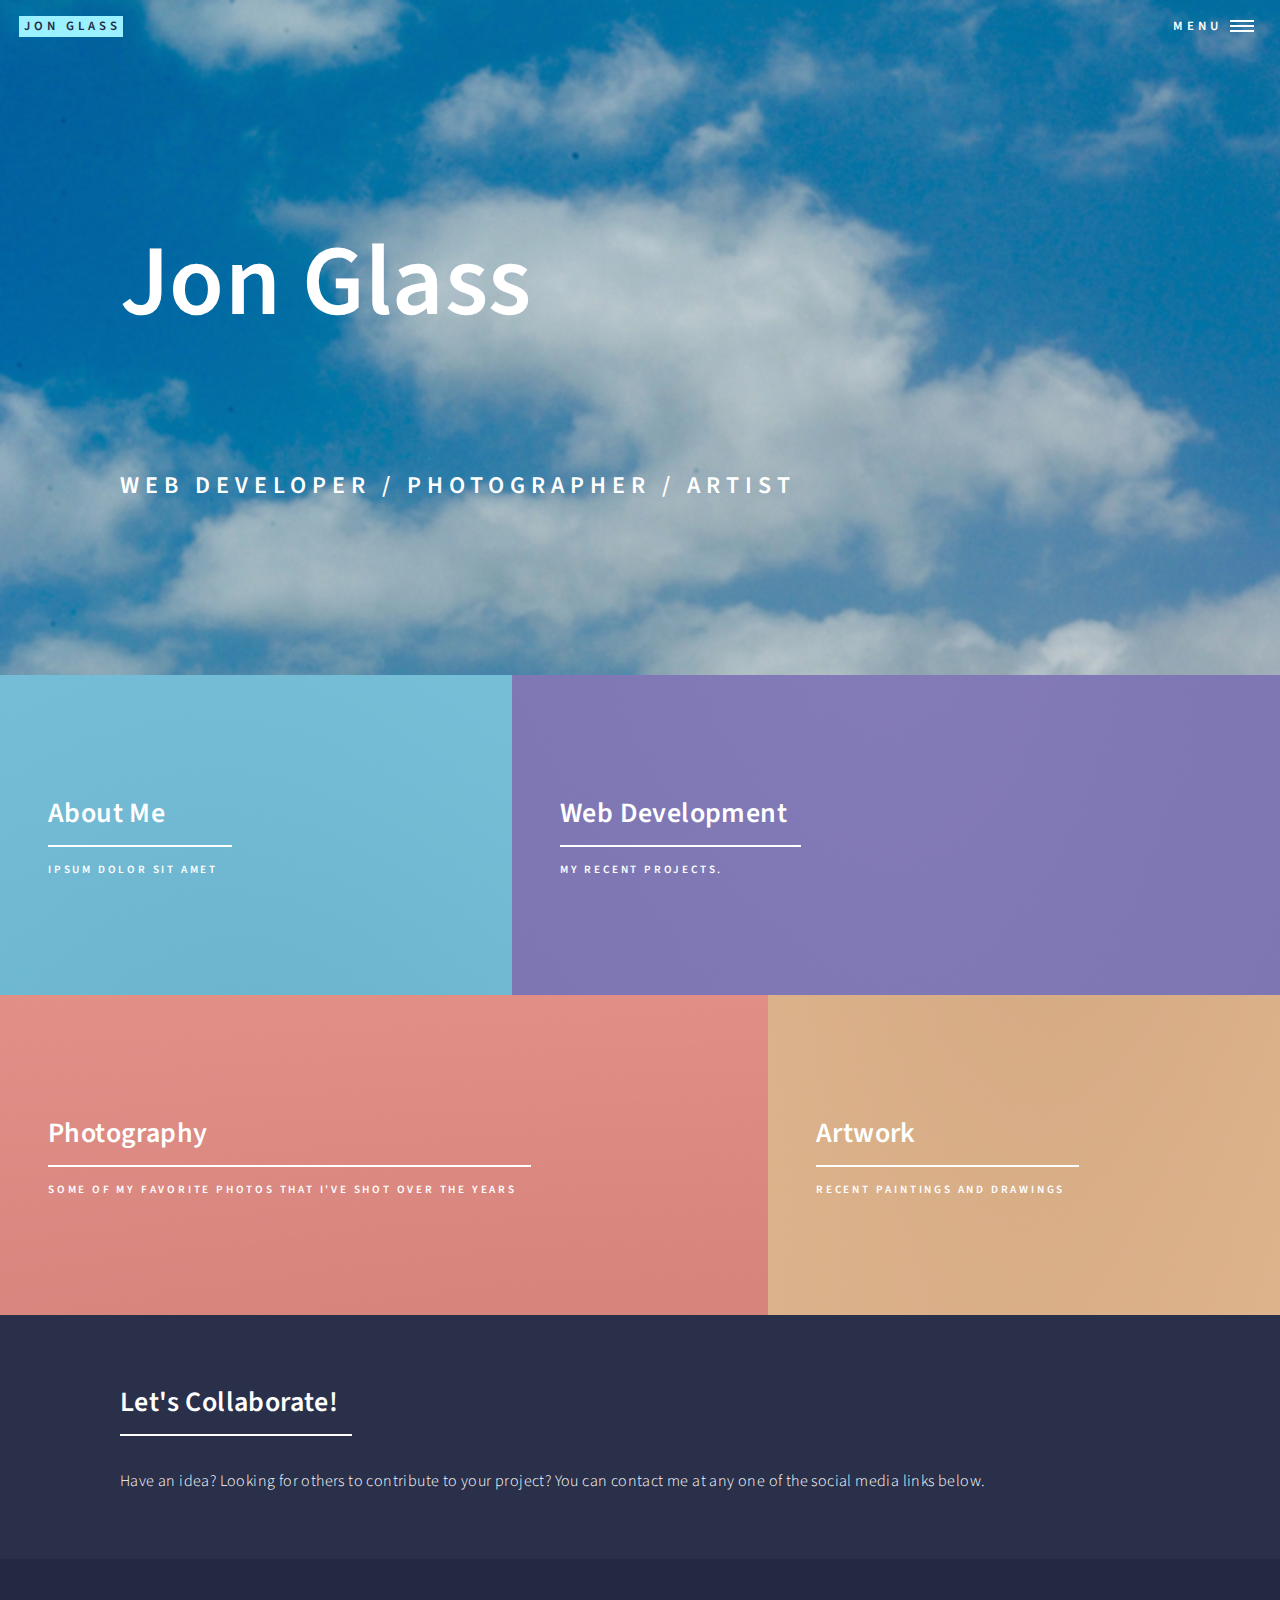
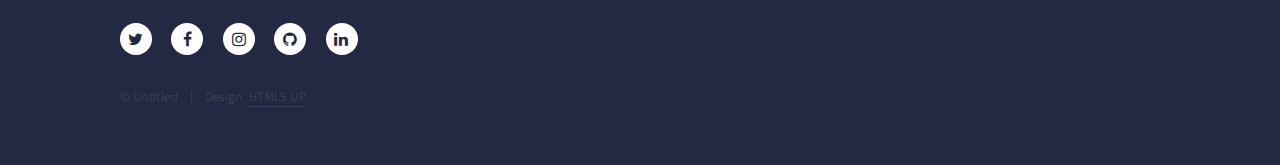
==== commit d1e676fb: "add main pages and images" ====
--- a/index.html
+++ b/index.html
@@ -2,7 +2,7 @@
 
 <html>
 	<head>
-		<title>Jon Glass</title>
+		<title>www.jon-glass.com</title>
 		<meta charset="utf-8" />
 		<meta name="viewport" content="width=device-width, initial-scale=1, user-scalable=no" />
 		<link rel="stylesheet" href="assets/css/main.css" />
@@ -28,8 +28,8 @@
 						<ul class="links">
 							<li><a href="index.html">Home</a></li>
 							<li><a href="landing.html">Web Development</a></li>
-							<li><a href="generic.html">Photography</a></li>
-							<!-- <li><a href="elements.html">Elements</a></li> -->
+							<li><a href="generic.html">Artwork</a></li>
+							<li><a href="elements.html">Photography</a></li>
 						</ul>
 		<!-- 				<ul class="actions stacked">
 							<li><a href="#" class="button primary fit">Get Started</a></li>
@@ -44,7 +44,7 @@
 								<h1>Jon Glass</h1>
 							<!-- </header> -->
 							<div class="content">
-								<p>Web Developer / Photographer / Musician / Artist</p>
+								<p>Web Developer / Photographer / Artist</p>
 							<!-- 	<ul class="actions">
 									<li><a href="#one" class="button next scrolly">Get Started</a></li>
 								</ul> -->
@@ -63,7 +63,7 @@
 										<img src="images/pic01.jpg" alt="" />
 									</span>
 									<header class="major">
-										<h3><a href="landing.html" class="link">About Me</a></h3>
+										<h3><a href="about_me.html" class="link">About Me</a></h3>
 										<p>Ipsum dolor sit amet</p>
 									</header>
 								</article>
@@ -73,8 +73,8 @@
 										<img src="images/pic02.jpg" alt="" />
 									</span>
 									<header class="major">
-										<h3><a href="landing.html" class="link">Artwork</a></h3>
-										<p>Some of my recent paintings and drawings.</p>
+										<h3><a href="web_development.html" class="link">Web Development</a></h3>
+										<p>My recent projects.</p>
 									</header>
 								</article>
 								<article>
@@ -82,8 +82,8 @@
 										<img src="images/pic03.jpg" alt="" />
 									</span>
 									<header class="major">
-										<h3><a href="landing.html" class="link">Garage Sale App</a></h3>
-										<p>A full stack web application for finding local garage sales using the mapbox API.</p>
+										<h3><a href="photography.html" class="link">Photography</a></h3>
+										<p>Some of my favorite photos that I've shot over the years</p>
 									</header>
 								</article>
 								<article>
@@ -91,11 +91,10 @@
 										<img src="images/pic04.jpg" alt="" />
 									</span>
 									<header class="major">
-										<h3><a href="landing.html" class="link">Lake Zurich Quiz</a></h3>
-										<p>A ten-question quiz built with Ruby on Rails about my hometown.</p>
-									</header>
-								</article>
-								<article>
+										<h3><a href="artwork.html" class="link">Artwork</a></h3><p>Recent paintings and drawings</p>
+									</header>
+								</article>
+								<!-- <article>
 									<span class="image">
 										<img src="images/pic05.jpg" alt="" />
 									</span>
@@ -112,7 +111,7 @@
 										<h3><a href="landing.html" class="link">Photography</a></h3>
 										<p>Feugiat amet tempus</p>
 									</header>
-								</article>
+								</article> -->
 							</section>
 
 						<!-- Two -->
@@ -121,7 +120,7 @@
 									<header class="major">
 										<h2>Let's Collaborate!</h2>
 									</header>
-									<p>Nullam et orci eu lorem consequat tincidunt vivamus et sagittis libero. Mauris aliquet magna magna sed nunc rhoncus pharetra. Pellentesque condimentum sem. In efficitur ligula tate urna. Maecenas laoreet massa vel lacinia pellentesque lorem ipsum dolor. Nullam et orci eu lorem consequat tincidunt. Vivamus et sagittis libero. Mauris aliquet magna magna sed nunc rhoncus amet pharetra et feugiat tempus.</p>
+									<p>Have an idea? Looking for others to contribute to your project? You can contact me at any one of the social media links below.</p>
 						<!-- 			<ul class="actions">
 										<li><a href="landing.html" class="button next">Get Started</a></li>
 									</ul> -->
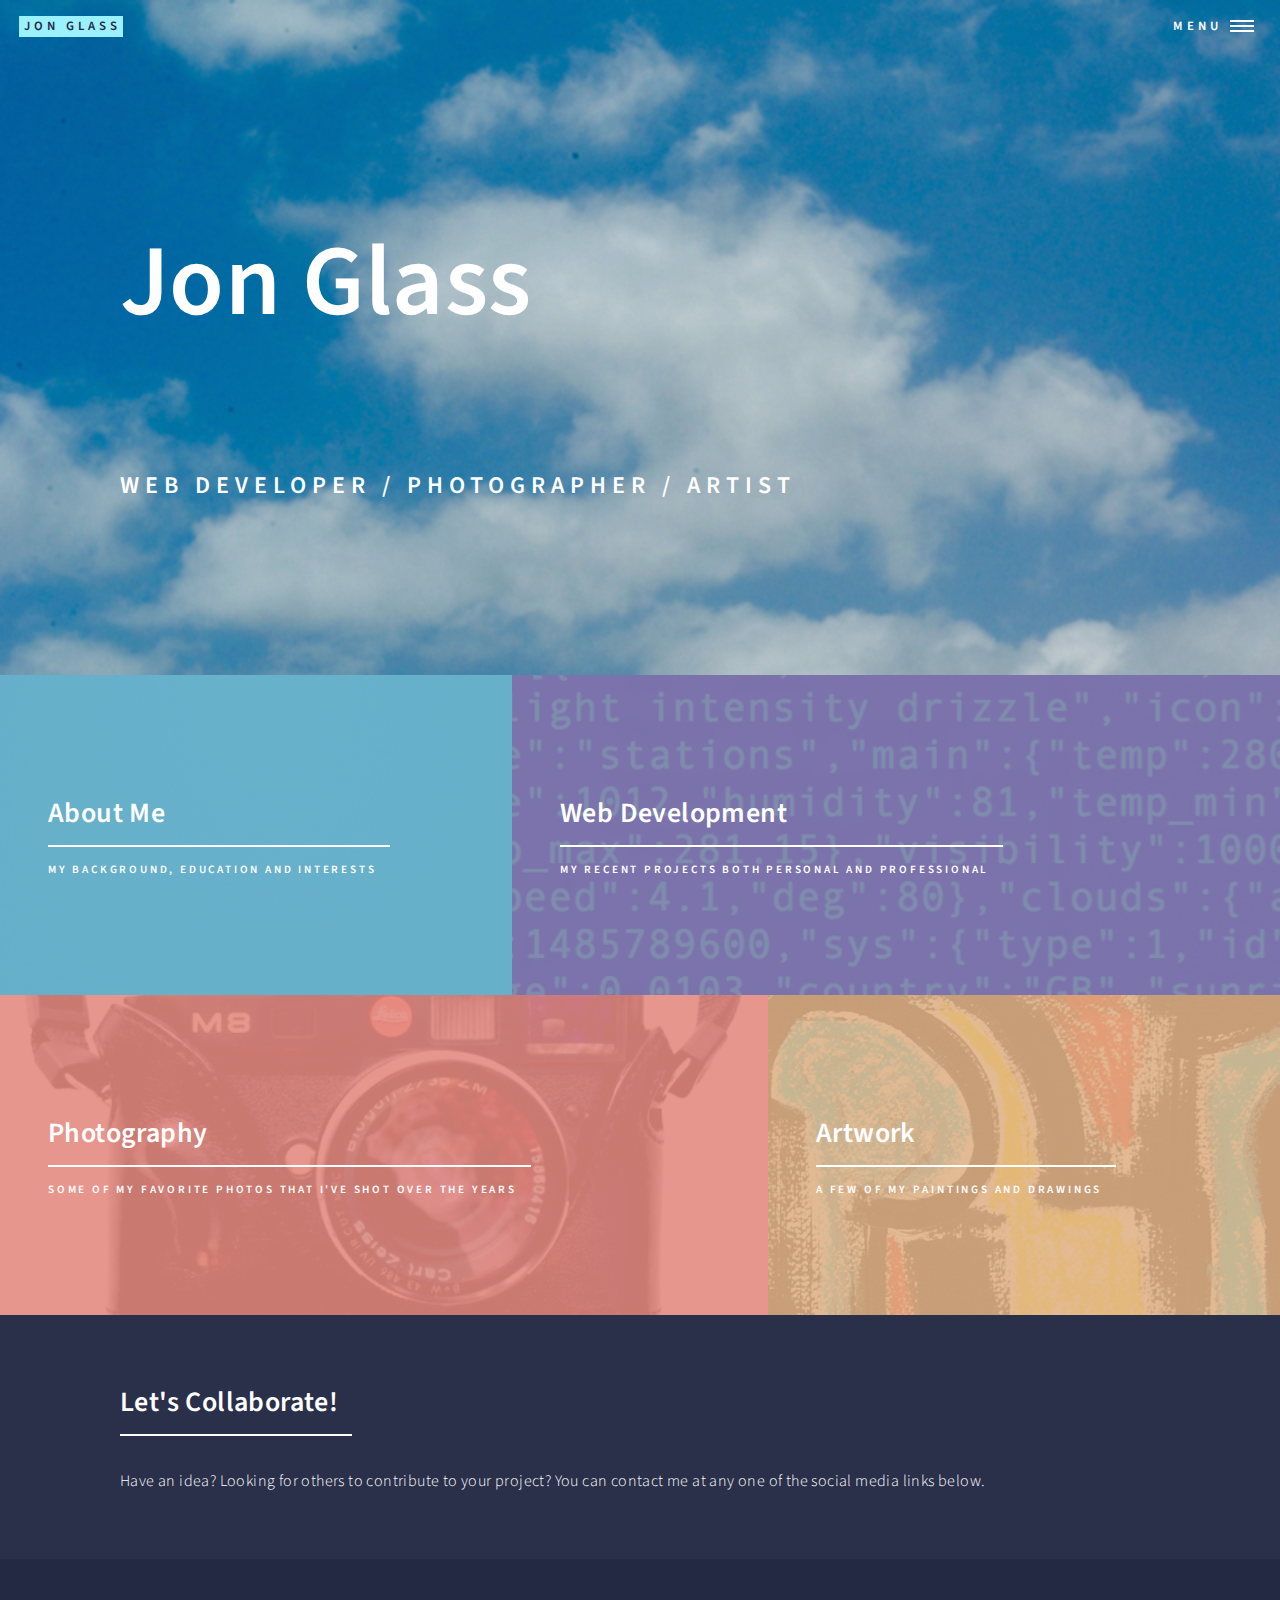
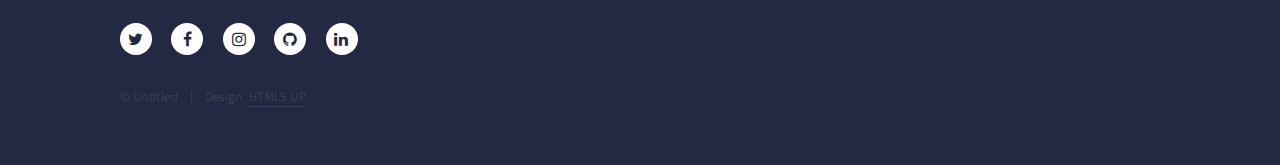
==== commit 28992501: "add images to home page and update social links" ====
--- a/index.html
+++ b/index.html
@@ -27,9 +27,9 @@
 					<nav id="menu">
 						<ul class="links">
 							<li><a href="index.html">Home</a></li>
-							<li><a href="landing.html">Web Development</a></li>
-							<li><a href="generic.html">Artwork</a></li>
-							<li><a href="elements.html">Photography</a></li>
+							<li><a href="web_development.html">Web Development</a></li>
+							<li><a href="artwork.html">Artwork</a></li>
+							<li><a href="photography.html">Photography</a></li>
 						</ul>
 		<!-- 				<ul class="actions stacked">
 							<li><a href="#" class="button primary fit">Get Started</a></li>
@@ -60,26 +60,26 @@
 
 								<article>
 									<span class="image">
-										<img src="images/pic01.jpg" alt="" />
+										<img src="images/pic05.jpg" alt="" />
 									</span>
 									<header class="major">
 										<h3><a href="about_me.html" class="link">About Me</a></h3>
-										<p>Ipsum dolor sit amet</p>
-									</header>
-								</article>
-
-								<article>
-									<span class="image">
-										<img src="images/pic02.jpg" alt="" />
+										<p>My background, education and interests</p>
+									</header>
+								</article>
+
+								<article>
+									<span class="image">
+										<img src="images/web_development_tile.jpg" alt="" />
 									</span>
 									<header class="major">
 										<h3><a href="web_development.html" class="link">Web Development</a></h3>
-										<p>My recent projects.</p>
-									</header>
-								</article>
-								<article>
-									<span class="image">
-										<img src="images/pic03.jpg" alt="" />
+										<p>My recent projects both personal and professional</p>
+									</header>
+								</article>
+								<article>
+									<span class="image">
+										<img src="images/leica.jpg" alt="" />
 									</span>
 									<header class="major">
 										<h3><a href="photography.html" class="link">Photography</a></h3>
@@ -88,10 +88,10 @@
 								</article>
 								<article>
 									<span class="image">
-										<img src="images/pic04.jpg" alt="" />
-									</span>
-									<header class="major">
-										<h3><a href="artwork.html" class="link">Artwork</a></h3><p>Recent paintings and drawings</p>
+										<img src="images/art.jpg" alt="" />
+									</span>
+									<header class="major">
+										<h3><a href="artwork.html" class="link">Artwork</a></h3><p>A few of my paintings and drawings</p>
 									</header>
 								</article>
 								<!-- <article>
@@ -186,11 +186,11 @@
 					<footer id="footer">
 						<div class="inner">
 							<ul class="icons">
-								<li><a href="#" class="icon alt fa-twitter"><span class="label">Twitter</span></a></li>
-								<li><a href="#" class="icon alt fa-facebook"><span class="label">Facebook</span></a></li>
-								<li><a href="#" class="icon alt fa-instagram"><span class="label">Instagram</span></a></li>
-								<li><a href="#" class="icon alt fa-github"><span class="label">GitHub</span></a></li>
-								<li><a href="#" class="icon alt fa-linkedin"><span class="label">LinkedIn</span></a></li>
+								<li><a href="https://twitter.com/jonnyglass?lang=en" class="icon alt fa-twitter"><span class="label">Twitter</span></a></li>
+								<li><a href="https://www.facebook.com/jon.glass.188" class="icon alt fa-facebook"><span class="label">Facebook</span></a></li>
+								<li><a href="https://www.instagram.com/jonglasss/?hl=en" class="icon alt fa-instagram"><span class="label">Instagram</span></a></li>
+								<li><a href="https://github.com/jonglass82" class="icon alt fa-github"><span class="label">GitHub</span></a></li>
+								<li><a href="http://www.linkedin.com/in/jon-glass" class="icon alt fa-linkedin"><span class="label">LinkedIn</span></a></li>
 							</ul>
 							<ul class="copyright">
 								<li>&copy; Untitled</li><li>Design: <a href="https://html5up.net">HTML5 UP</a></li>
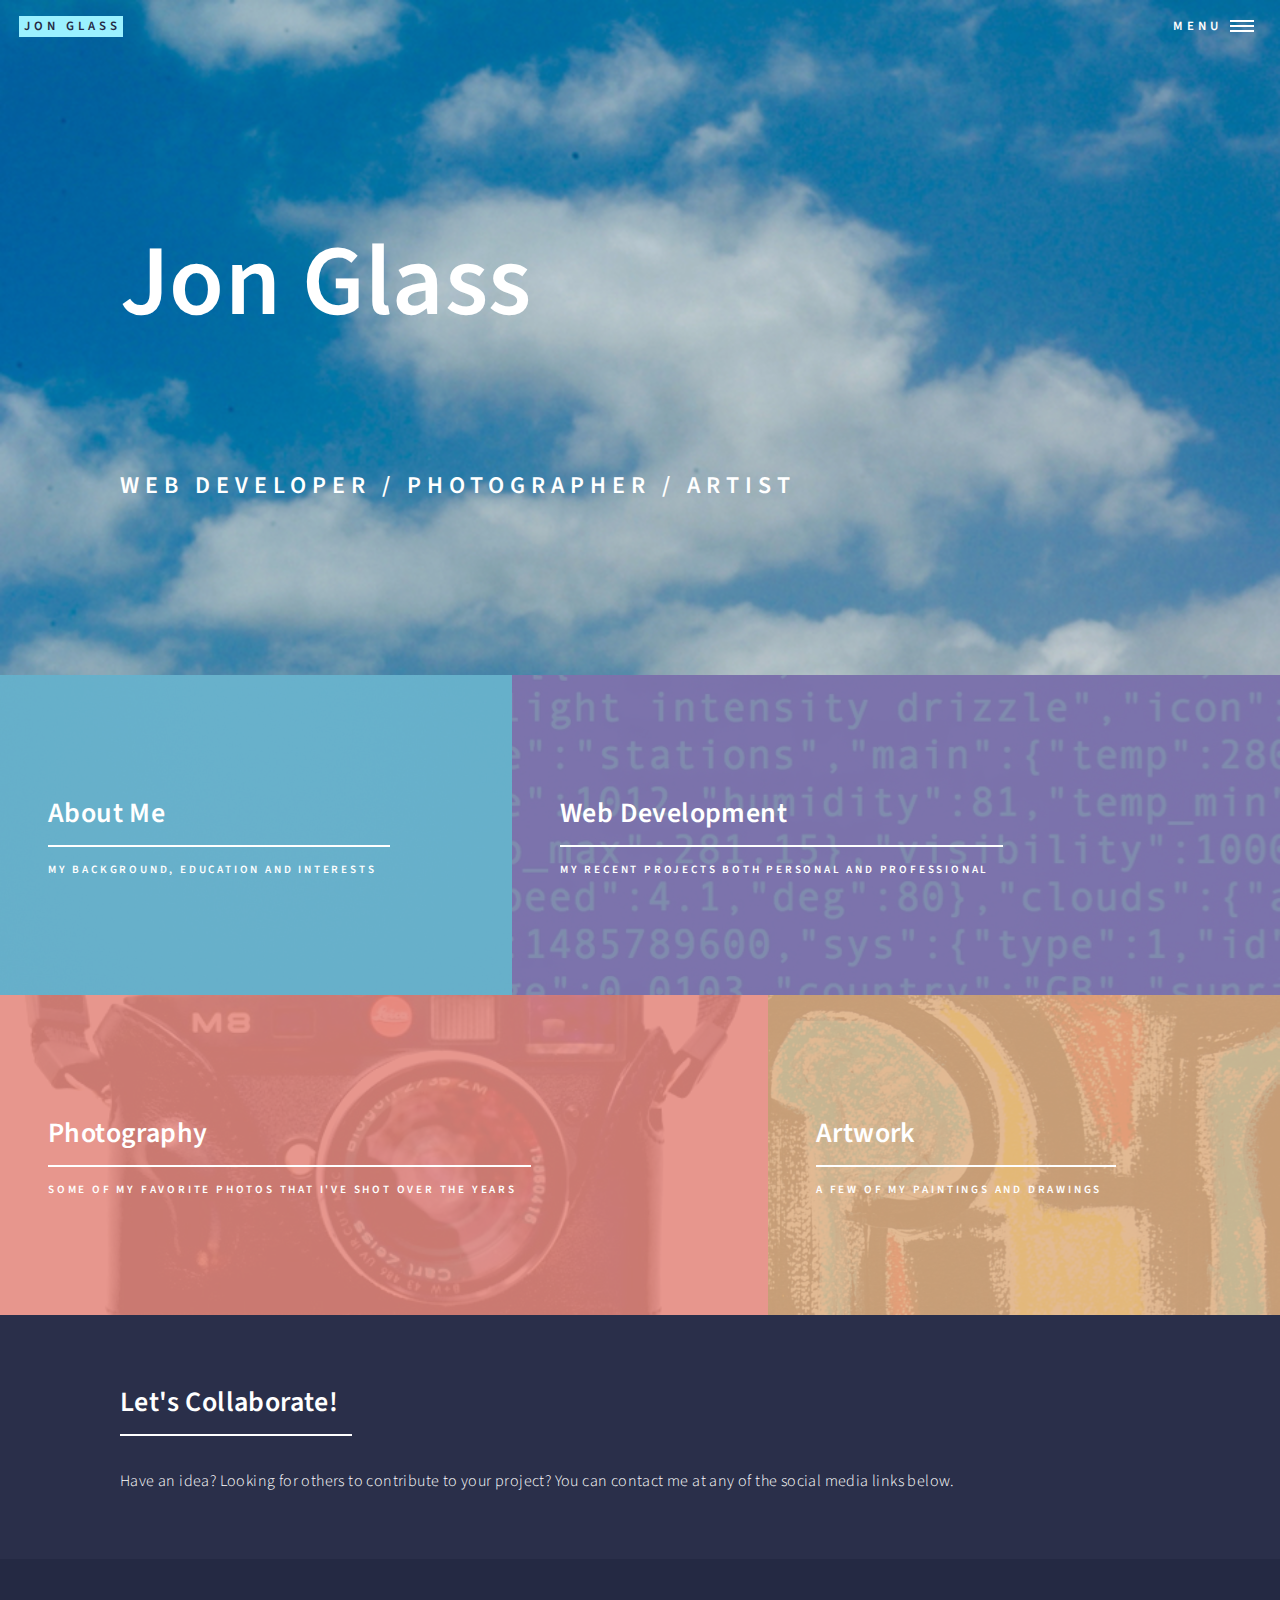
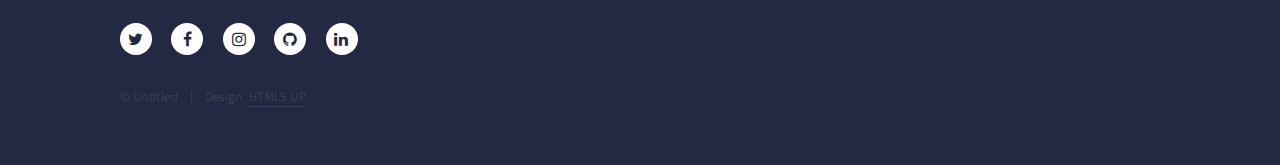
==== commit 72bd6b2f: "proofread text and made changes" ====
--- a/index.html
+++ b/index.html
@@ -120,7 +120,7 @@
 									<header class="major">
 										<h2>Let's Collaborate!</h2>
 									</header>
-									<p>Have an idea? Looking for others to contribute to your project? You can contact me at any one of the social media links below.</p>
+									<p>Have an idea? Looking for others to contribute to your project? You can contact me at any of the social media links below.</p>
 						<!-- 			<ul class="actions">
 										<li><a href="landing.html" class="button next">Get Started</a></li>
 									</ul> -->
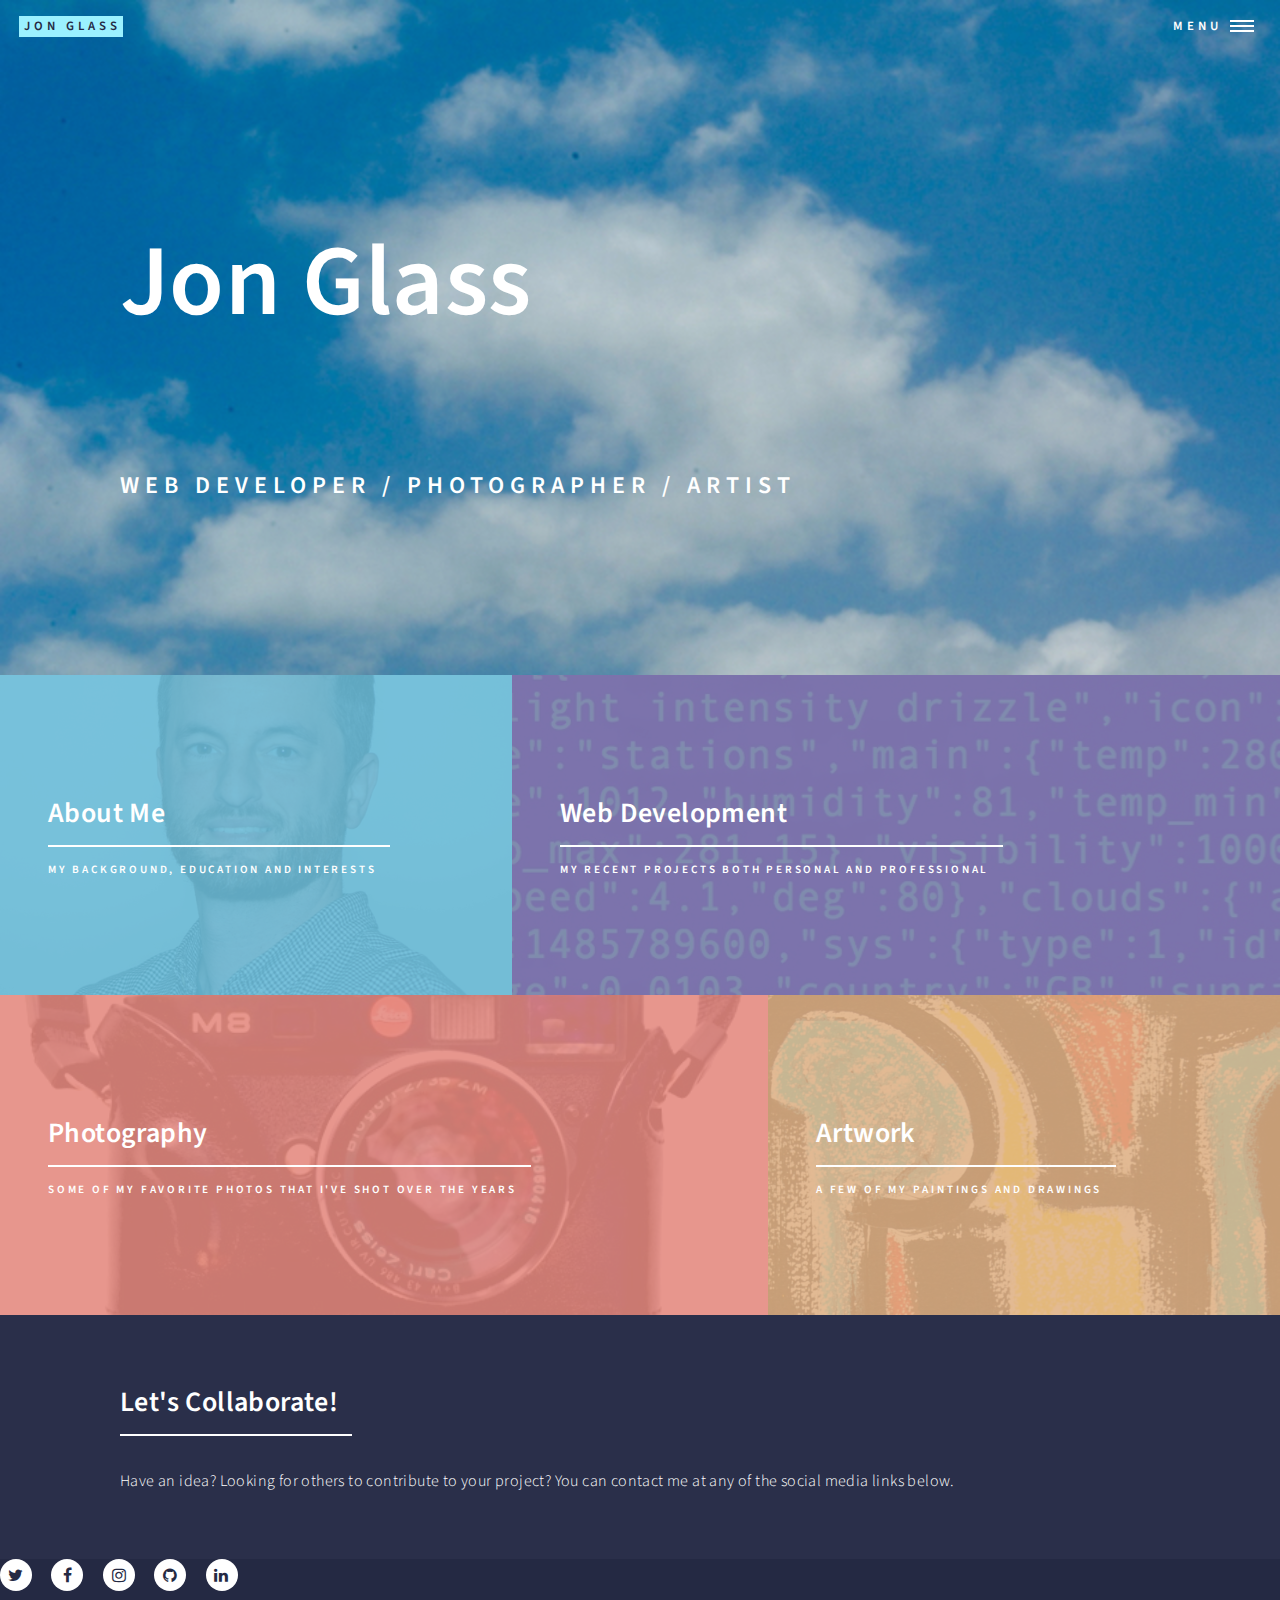
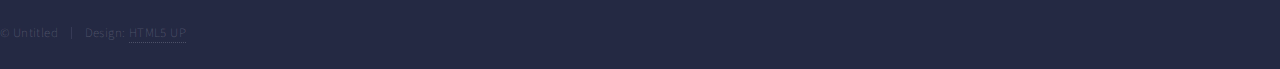
==== commit 62ae4038: "add about me photo and 1 more artwork photo" ====
--- a/index.html
+++ b/index.html
@@ -60,7 +60,7 @@
 
 								<article>
 									<span class="image">
-										<img src="images/pic05.jpg" alt="" />
+										<img src="images/jon.jpg" alt="" />
 									</span>
 									<header class="major">
 										<h3><a href="about_me.html" class="link">About Me</a></h3>
@@ -121,6 +121,7 @@
 										<h2>Let's Collaborate!</h2>
 									</header>
 									<p>Have an idea? Looking for others to contribute to your project? You can contact me at any of the social media links below.</p>
+								</div>
 						<!-- 			<ul class="actions">
 										<li><a href="landing.html" class="button next">Get Started</a></li>
 									</ul> -->
